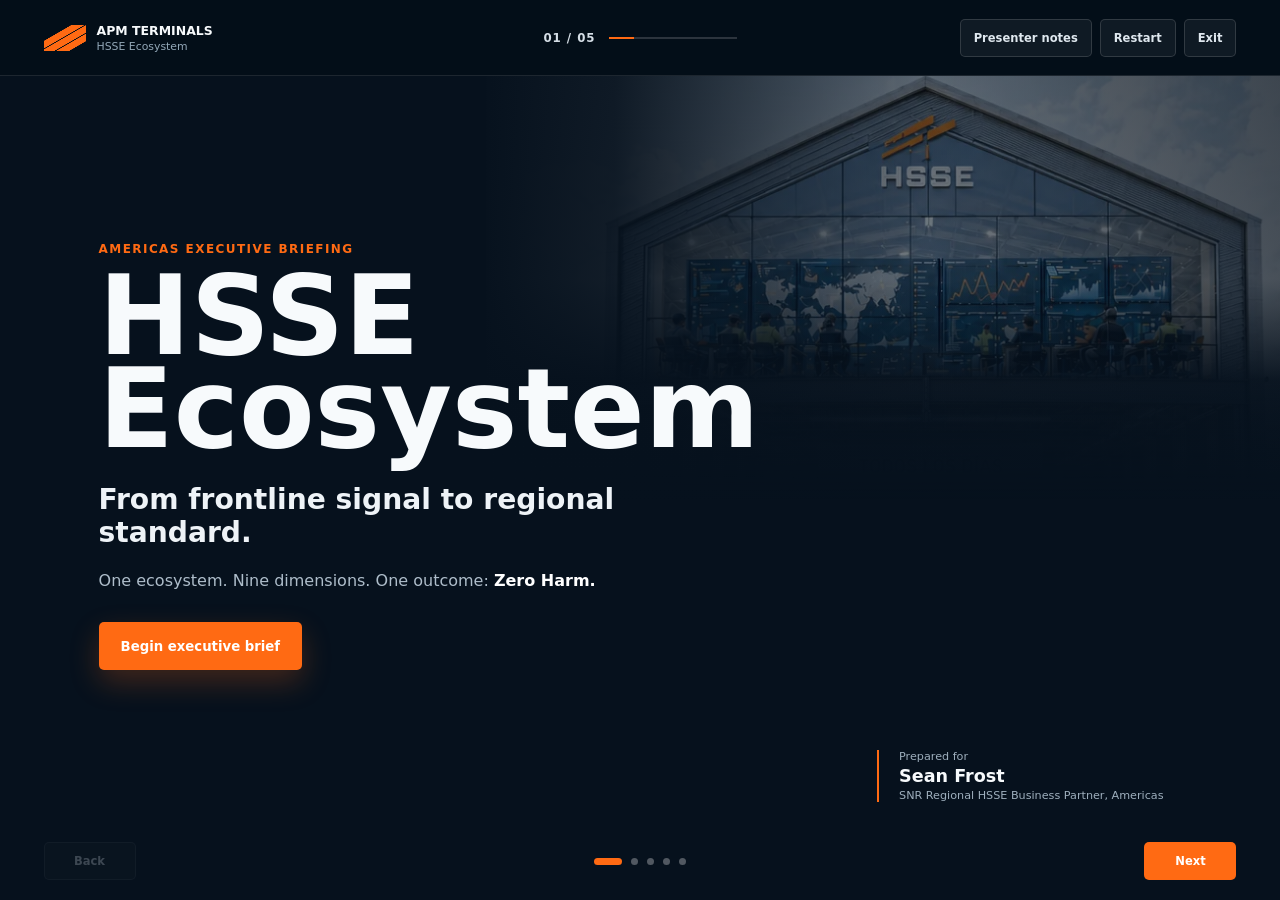
==== index.html @ 1c96678b "Publish HSSE Ecosystem Americas executive prototype" ====
<!doctype html>
<html lang="es">
  <head>
    <meta charset="utf-8" />
    <meta name="viewport" content="width=device-width, initial-scale=1" />
    <title>HSSE Human Safety Ecosystem</title>
    <meta
      name="description"
      content="Prototipo explicativo del ecosistema HSSE de APM Terminals con sus nueve dimensiones."
    />
    <link rel="preload" href="assets/hub.webp" as="image" />
    <link rel="stylesheet" href="styles.css" />
  </head>
  <body>
    <div class="app" data-view="login">
      <header class="topbar" aria-label="Navegación principal">
        <button class="brand-lockup" type="button" data-action="home" aria-label="Volver al hub">
          <span class="brand-mark" aria-hidden="true"></span>
          <span>
            <strong>APM TERMINALS</strong>
            <small>HSSE Ecosystem</small>
          </span>
        </button>

        <div class="view-toggle" aria-label="Modo de exploración">
          <button type="button" data-action="dimensions-mode">Dimensiones</button>
          <button type="button" data-action="roles-mode">Roles</button>
        </div>

        <nav class="dimension-nav" aria-label="Exploración del ecosistema" data-primary-nav></nav>
      </header>

      <main>
        <section class="scene login-scene is-active" id="login" aria-labelledby="login-title">
          <div class="login-visual" aria-hidden="true">
            <img src="assets/hub.webp" alt="" />
          </div>

          <article class="login-panel">
            <p class="eyebrow">Acceso unificado HSSE</p>
            <h1 id="login-title">Face ID para entrar a tu operación.</h1>
            <p>
              El sistema reconoce tu perfil y abre únicamente la experiencia que corresponde a tu rol.
            </p>

            <div class="identity-card">
              <div class="face-id" aria-hidden="true">
                <span></span><span></span><span></span><span></span>
                <i></i>
              </div>
              <div>
                <strong id="login-user-name">Carlos Medina</strong>
                <small id="login-user-role">Operario de Trinca y Destrinca · Terminal Callao · Turno B</small>
              </div>
            </div>

            <div class="login-users" aria-label="Usuarios demo">
              <button type="button" class="is-active" data-login-user="operario">Operario</button>
              <button type="button" data-login-user="supervisor">Supervisor</button>
              <button type="button" data-login-user="hsse-local">Jefe HSSE</button>
            </div>

            <button class="biometric-action" type="button" data-action="scan-login">
              Iniciar Face ID
            </button>
            <p class="login-status" id="login-status">Listo para validar identidad.</p>

            <div class="executive-entry">
              <span>Presentación ejecutiva en inglés</span>
              <button type="button" data-action="open-executive">Open Americas Executive Demo</button>
            </div>
          </article>
        </section>

        <section class="scene hub-scene is-active" id="hub" aria-labelledby="hub-title">
          <h1 class="sr-only" id="hub-title">HSSE Human Safety Ecosystem</h1>
          <img class="hub-image" src="assets/hub.webp" alt="Hub inicial del ecosistema HSSE" />

          <div class="hub-actions" aria-label="Acciones del hub">
            <p>Un ecosistema. Nueve dimensiones. Propósito: <strong>Cero Daño.</strong></p>
            <div class="hub-action-buttons">
              <button class="primary-action" type="button" data-action="start">
                Explorar dimensiones
              </button>
              <button class="secondary-action" type="button" data-action="roles-mode">
                Explorar por rol
              </button>
              <button class="secondary-action" type="button" data-action="open-executive">
                Executive Americas Demo
              </button>
            </div>
          </div>
        </section>

        <section
          class="scene executive-scene"
          id="executive-americas"
          aria-label="HSSE Ecosystem executive briefing for Americas"
          hidden
        >
          <div class="executive-deck">
            <header class="executive-header">
              <div class="executive-brand" aria-label="APM Terminals HSSE Ecosystem">
                <span class="brand-mark" aria-hidden="true"></span>
                <span>
                  <strong>APM TERMINALS</strong>
                  <small>HSSE Ecosystem</small>
                </span>
              </div>

              <div class="executive-progress" aria-live="polite">
                <span id="executive-progress-label">01 / 05</span>
                <i><b id="executive-progress-bar"></b></i>
              </div>

              <div class="executive-utilities">
                <button type="button" data-action="exec-notes" aria-expanded="false">Presenter notes</button>
                <button type="button" data-action="exec-restart">Restart</button>
                <button type="button" data-action="exec-exit">Exit</button>
              </div>
            </header>

            <div class="executive-slides">
              <article class="executive-slide executive-opening is-active" data-executive-slide="0">
                <div class="executive-opening-media" aria-hidden="true">
                  <img src="assets/hub.webp" alt="" />
                </div>
                <div class="executive-opening-shade" aria-hidden="true"></div>

                <div class="executive-opening-copy">
                  <p class="executive-kicker">Americas executive briefing</p>
                  <h1>HSSE Ecosystem</h1>
                  <p class="executive-lead">From frontline signal to regional standard.</p>
                  <p class="executive-promise">
                    One ecosystem. Nine dimensions. One outcome: <strong>Zero Harm.</strong>
                  </p>
                  <button class="executive-primary" type="button" data-action="exec-next">
                    Begin executive brief
                  </button>
                </div>

                <div class="executive-prepared">
                  <span>Prepared for</span>
                  <strong>Sean Frost</strong>
                  <small>SNR Regional HSSE Business Partner, Americas</small>
                </div>
              </article>

              <article class="executive-slide executive-system" data-executive-slide="1">
                <div class="executive-section-heading">
                  <p class="executive-kicker">How the ecosystem works</p>
                  <h2>Nine dimensions. One connected operating loop.</h2>
                  <p>Each capability turns risk information into safer action and reusable learning.</p>
                </div>

                <div class="executive-loop-layout">
                  <div class="executive-loop-map" aria-label="Six-stage HSSE operating loop">
                    <button class="executive-loop-node is-active" type="button" data-exec-stage="0">
                      <span>01</span><strong>Observe</strong><small>Culture + Prevent</small>
                    </button>
                    <button class="executive-loop-node" type="button" data-exec-stage="1">
                      <span>02</span><strong>Understand</strong><small>Intelligence</small>
                    </button>
                    <button class="executive-loop-node" type="button" data-exec-stage="2">
                      <span>03</span><strong>Prepare</strong><small>Training + Immersive Learning</small>
                    </button>
                    <button class="executive-loop-node" type="button" data-exec-stage="3">
                      <span>04</span><strong>Guide</strong><small>Knowledge + Advisor</small>
                    </button>
                    <button class="executive-loop-node" type="button" data-exec-stage="4">
                      <span>05</span><strong>Control</strong><small>Operational Control</small>
                    </button>
                    <button class="executive-loop-node" type="button" data-exec-stage="5">
                      <span>06</span><strong>Scale</strong><small>Regional Analytics</small>
                    </button>
                    <div class="executive-loop-center" aria-hidden="true">
                      <span>Connected operating loop</span>
                      <strong>Zero Harm</strong>
                    </div>
                  </div>

                  <div class="executive-loop-readout" aria-live="polite">
                    <span id="executive-loop-index">Stage 01</span>
                    <h3 id="executive-loop-title">Observe</h3>
                    <p id="executive-loop-copy">
                      Make safe behavior visible and capture early risk signals before exposure escalates.
                    </p>
                    <div id="executive-loop-dimensions" class="executive-dimension-line">
                      <strong>Culture</strong><strong>Prevent</strong>
                    </div>
                  </div>
                </div>
              </article>

              <article class="executive-slide executive-risk" data-executive-slide="2">
                <div class="executive-risk-media" aria-hidden="true">
                  <img src="assets/lashing-cover.webp" alt="" />
                </div>
                <div class="executive-risk-shade" aria-hidden="true"></div>

                <div class="executive-risk-copy">
                  <p class="executive-kicker">One risk. One connected response.</p>
                  <h2>Lashing operation: a critical signal becomes regional learning.</h2>
                  <div class="executive-case-readout" aria-live="polite">
                    <span id="executive-case-label">Moment 01 · Signal</span>
                    <h3 id="executive-case-title">See exposure before an event.</h3>
                    <p id="executive-case-copy">
                      Prevent captures a line-of-fire observation while Operational Control identifies active exposure around the task.
                    </p>
                    <div id="executive-case-dimensions" class="executive-dimension-line executive-dimension-line-light">
                      <strong>Prevent</strong><strong>Operational Control</strong>
                    </div>
                  </div>
                  <button class="executive-secondary-light" type="button" data-action="exec-case-next">
                    Advance response
                  </button>
                </div>

                <div class="executive-response-track" aria-label="Connected response moments">
                  <button class="is-active" type="button" data-exec-case="0"><span>01</span>Signal</button>
                  <button type="button" data-exec-case="1"><span>02</span>Pattern</button>
                  <button type="button" data-exec-case="2"><span>03</span>Capability</button>
                  <button type="button" data-exec-case="3"><span>04</span>Learn &amp; scale</button>
                </div>
              </article>

              <article class="executive-slide executive-cockpit" data-executive-slide="3">
                <div class="executive-cockpit-heading">
                  <div>
                    <p class="executive-kicker">Regional HSSE Cockpit</p>
                    <h2>Where regional insight becomes targeted support.</h2>
                  </div>
                  <div class="executive-cockpit-actions">
                    <span class="executive-data-label">Illustrative prototype data</span>
                    <button type="button" data-action="exec-network">View Americas network</button>
                  </div>
                </div>

                <div class="executive-cockpit-workspace">
                  <section class="executive-cockpit-main" aria-label="Americas regional indicators">
                    <div class="executive-kpi-rail">
                      <div><span>Critical-control effectiveness</span><strong>Watch</strong></div>
                      <div><span>Action closure</span><strong>On track</strong></div>
                      <div><span>Competence coverage</span><strong>Gap detected</strong></div>
                      <div><span>Recurring-risk patterns</span><strong>3 clusters</strong></div>
                    </div>

                    <div class="executive-region-map" aria-label="Illustrative regional risk map">
                      <div class="executive-map-image" aria-hidden="true"></div>
                      <span class="executive-map-marker marker-one"><i></i>North America · 7</span>
                      <span class="executive-map-marker marker-two is-priority"><i></i>Andean · 2</span>
                      <span class="executive-map-marker marker-three"><i></i>Central America · 3</span>
                      <span class="executive-map-marker marker-four"><i></i>Brazil &amp; Southern Cone · 5</span>
                      <div class="executive-map-caption">
                        <span>Americas footprint</span>
                        <strong>15 operating terminals · 2 regional offices</strong>
                      </div>
                    </div>

                    <div class="executive-terminal-lines" aria-label="Americas network summary">
                      <div><strong>07</strong><span>North America locations</span><i class="status-good"></i></div>
                      <div><strong>10</strong><span>Latin America locations</span><i class="status-good"></i></div>
                      <button type="button" data-action="exec-network">
                        <strong>17</strong><span>View all Americas locations</span><i></i>
                      </button>
                    </div>
                  </section>

                  <aside class="executive-copilot" aria-label="Regional HSSE AI Copilot">
                    <div class="executive-copilot-title">
                      <span class="executive-ai-mark" aria-hidden="true"></span>
                      <div><small>Regional HSSE</small><strong>AI Copilot</strong></div>
                    </div>
                    <p>Ask for a prioritized, explainable intervention across the Americas portfolio.</p>
                    <button type="button" data-action="exec-copilot">Where should we intervene first?</button>

                    <div class="executive-copilot-answer" id="executive-copilot-answer" aria-live="polite">
                      <span>Ready to analyze the connected ecosystem.</span>
                    </div>
                  </aside>
                </div>
              </article>

              <article class="executive-slide executive-close" data-executive-slide="4">
                <div class="executive-close-media" aria-hidden="true">
                  <img src="assets/hub.webp" alt="" />
                </div>
                <div class="executive-close-shade" aria-hidden="true"></div>

                <div class="executive-close-copy">
                  <p class="executive-kicker">A focused next step</p>
                  <h2>See earlier. Decide faster. Learn across terminals.</h2>
                  <p>Validate the operating model through a 90-day Americas prototype pilot.</p>

                  <div class="executive-pilot-steps">
                    <div><span>01</span><strong>One initial use case</strong><small>Lashing operations</small></div>
                    <div><span>02</span><strong>Two pilot terminals</strong><small>Contrasting operating contexts</small></div>
                    <div><span>03</span><strong>Three success signals</strong><small>Earlier detection, control assurance, role competence</small></div>
                  </div>

                  <div class="executive-close-actions">
                    <button class="executive-primary" type="button" data-action="exec-pilot">Discuss pilot scope</button>
                    <button class="executive-link-light" type="button" data-action="exec-dimensions">
                      Explore all 9 dimensions
                    </button>
                  </div>
                  <p class="executive-pilot-status" id="executive-pilot-status" aria-live="polite"></p>
                </div>
              </article>
            </div>

            <nav class="executive-controls" aria-label="Executive briefing controls">
              <button type="button" data-action="exec-previous" id="executive-previous">Back</button>
              <div class="executive-dots" aria-label="Briefing progress">
                <button class="is-active" type="button" data-exec-slide="0" aria-label="Opening"></button>
                <button type="button" data-exec-slide="1" aria-label="Operating loop"></button>
                <button type="button" data-exec-slide="2" aria-label="Connected response"></button>
                <button type="button" data-exec-slide="3" aria-label="Regional cockpit"></button>
                <button type="button" data-exec-slide="4" aria-label="Pilot proposal"></button>
              </div>
              <button type="button" data-action="exec-next" id="executive-next">Next</button>
            </nav>

            <aside class="executive-notes" id="executive-notes" hidden>
              <span>Presenter note</span>
              <p id="executive-note-copy"></p>
            </aside>

            <aside class="executive-dimension-drawer" id="executive-dimension-drawer" hidden>
              <header>
                <div>
                  <span>Executive reference</span>
                  <h2>All nine dimensions</h2>
                </div>
                <button type="button" data-action="exec-close-dimensions">Close</button>
              </header>
              <div class="executive-dimension-index">
                <article><span>01</span><div><strong>Culture</strong><p>Turns values and behaviors into consistent safe choices.</p></div></article>
                <article><span>02</span><div><strong>Prevent</strong><p>Captures early signals and closes hazards before exposure.</p></div></article>
                <article><span>03</span><div><strong>Intelligence</strong><p>Transforms fragmented data into predictive risk signals.</p></div></article>
                <article><span>04</span><div><strong>Training</strong><p>Assigns role-based learning and certifies critical competence.</p></div></article>
                <article><span>05</span><div><strong>Knowledge</strong><p>Makes lessons, standards and cases available at the point of work.</p></div></article>
                <article><span>06</span><div><strong>Advisor</strong><p>Converts connected signals into prioritized, explainable actions.</p></div></article>
                <article><span>07</span><div><strong>Immersive Learning</strong><p>Builds decision memory through safe high-risk practice.</p></div></article>
                <article><span>08</span><div><strong>Operational Control</strong><p>Coordinates live risks, alerts, people and work.</p></div></article>
                <article><span>09</span><div><strong>Regional Analytics</strong><p>Benchmarks terminals and scales evidence-based interventions.</p></div></article>
              </div>
            </aside>

            <aside
              class="executive-dimension-drawer executive-network-drawer"
              id="executive-network-drawer"
              aria-label="APM Terminals Americas network"
              hidden
            >
              <header>
                <div>
                  <span>APM Terminals Americas</span>
                  <h2>17 locations. One regional network.</h2>
                </div>
                <button type="button" data-action="exec-close-network">Close</button>
              </header>

              <div class="executive-network-summary">
                <div><strong>15</strong><span>Operating terminals</span></div>
                <div><strong>02</strong><span>Regional offices</span></div>
                <div><strong>02</strong><span>Subregions</span></div>
              </div>

              <div class="executive-network-tabs" aria-label="Filter Americas locations">
                <button class="is-active" type="button" data-exec-region="all">All locations</button>
                <button type="button" data-exec-region="north">North America</button>
                <button type="button" data-exec-region="latin">Latin America</button>
              </div>

              <div class="executive-network-groups">
                <section data-network-group="north">
                  <div class="executive-network-group-title">
                    <div><span>North America</span><strong>07 locations</strong></div>
                    <i></i>
                  </div>
                  <div class="executive-location-list">
                    <article><span>01</span><div><strong>Los Angeles, USA</strong><p>Pier 400</p></div><small>Terminal</small></article>
                    <article><span>02</span><div><strong>New York / New Jersey, USA</strong><p>Port Elizabeth</p></div><small>Terminal</small></article>
                    <article><span>03</span><div><strong>Charlotte, USA</strong><p>Regional HQ</p></div><small>Office</small></article>
                    <article><span>04</span><div><strong>Mobile, USA</strong><p>APM Terminals Mobile</p></div><small>Terminal</small></article>
                    <article><span>05</span><div><strong>Miami, USA</strong><p>South Florida Container Terminal (SFCT)</p></div><small>Terminal</small></article>
                    <article><span>06</span><div><strong>Yucatan, Mexico</strong><p>APM Terminals Yucatan</p></div><small>Terminal</small></article>
                    <article><span>07</span><div><strong>Lazaro, Mexico</strong><p>Lazaro Cardenas</p></div><small>Terminal</small></article>
                  </div>
                </section>

                <section data-network-group="latin">
                  <div class="executive-network-group-title">
                    <div><span>Latin America</span><strong>10 locations</strong></div>
                    <i></i>
                  </div>
                  <div class="executive-location-list">
                    <article><span>08</span><div><strong>Quetzal, Guatemala</strong><p>APM Terminals Quetzal</p></div><small>Terminal</small></article>
                    <article><span>09</span><div><strong>Moin, Costa Rica</strong><p>APM Terminals Moin</p></div><small>Terminal</small></article>
                    <article><span>10</span><div><strong>Panama</strong><p>Regional office</p></div><small>Office</small></article>
                    <article><span>11</span><div><strong>Buenaventura, Colombia</strong><p>TCBUEN</p></div><small>Terminal</small></article>
                    <article><span>12</span><div><strong>Callao, Peru</strong><p>APM Terminals Callao</p></div><small>Terminal</small></article>
                    <article><span>13</span><div><strong>Pecem, Brazil</strong><p>APM Terminals Pecem</p></div><small>Terminal</small></article>
                    <article><span>14</span><div><strong>Suape, Brazil</strong><p>APM Terminals Suape</p></div><small>Terminal</small></article>
                    <article><span>15</span><div><strong>Santos, Brazil</strong><p>Brasil Terminal Portuario</p></div><small>Terminal</small></article>
                    <article><span>16</span><div><strong>Itapoa, Brazil</strong><p>Porto Itapoa</p></div><small>Terminal</small></article>
                    <article><span>17</span><div><strong>Buenos Aires, Argentina</strong><p>TC4</p></div><small>Terminal</small></article>
                  </div>
                </section>
              </div>
            </aside>
          </div>
        </section>

        <section class="scene academy-scene" id="academy" aria-live="polite" hidden>
          <div class="academy-shell">
            <header class="academy-header">
              <button class="brand-lockup" type="button" data-action="login" aria-label="Volver al login">
                <span class="brand-mark" aria-hidden="true"></span>
                <span>
                  <strong>APM TERMINALS</strong>
                  <small>Mi Academia HSSE</small>
                </span>
              </button>
              <div class="operator-badge">
                <span>Face ID validado</span>
                <strong>Operario de Trinca y Destrinca</strong>
              </div>
            </header>

            <section class="operator-hero">
              <div>
                <p class="eyebrow">Ruta inteligente por rol</p>
                <h2>Trinca y Destrinca</h2>
                <p>
                  Menos cursos irrelevantes. Más dominio sobre los riesgos reales de la jornada.
                </p>
              </div>
              <div class="certification-ring" aria-label="Progreso de certificación 72%">
                <strong>72%</strong>
                <span>Certificación</span>
              </div>
            </section>

            <section class="copilot-console" aria-label="HSSE AI Copilot">
              <div class="copilot-main">
                <div class="copilot-header">
                  <div class="copilot-orb" aria-hidden="true"></div>
                  <div>
                    <p class="eyebrow">HSSE AI Copilot</p>
                    <h3>Revisemos tu riesgo real.</h3>
                  </div>
                  <span class="live-badge">En vivo</span>
                </div>

                <div class="chat-stream" id="copilot-stream">
                  <article class="message ai">
                    <span>Copilot</span>
                    <p>
                      Detecté lluvia ligera, STS activa y pasarela húmeda. Inicia con zona de exclusión y agarre de barras.
                    </p>
                  </article>
                  <article class="message user">
                    <span>Carlos</span>
                    <p>¿Qué debo revisar antes de destrincar?</p>
                  </article>
                  <article class="message ai">
                    <span>Copilot</span>
                    <p id="copilot-answer">
                      Revisa pasarela, PPE, comunicación con señalero, distancia con STS y estado de twistlocks antes de liberar tensión.
                    </p>
                  </article>
                </div>

                <div class="prompt-rail" aria-label="Preguntas sugeridas">
                  <button type="button" data-copilot-prompt="pasarela">Pasarela húmeda</button>
                  <button type="button" data-copilot-prompt="carga">Carga suspendida</button>
                  <button type="button" data-copilot-prompt="fatiga">Fatiga muscular</button>
                  <button type="button" data-copilot-prompt="noche">Trabajo nocturno</button>
                </div>
              </div>

              <aside class="copilot-actions">
                <span>Acción prioritaria</span>
                <strong id="copilot-priority">Verificar zona de exclusión STS</strong>
                <p id="copilot-reason">
                  Riesgo elevado por operación simultánea, humedad y movimiento de spreader.
                </p>
                <div class="action-stack">
                  <button type="button">Abrir checklist guiado</button>
                  <button type="button">Iniciar micro-simulación</button>
                  <button type="button">Reportar condición insegura</button>
                </div>
              </aside>
            </section>

            <section class="operator-app" aria-label="WebApp de entrenamiento del operario">
              <aside class="operator-sidebar" aria-label="Perfil del usuario">
                <div class="profile-card">
                  <div class="avatar-orb" aria-hidden="true">CM</div>
                  <div>
                    <span>Perfil operativo</span>
                    <h3>Carlos Medina</h3>
                    <p>Trinca y Destrinca · Turno B · Callao</p>
                  </div>
                </div>

                <nav class="operator-tabs" aria-label="Secciones de la app">
                  <button type="button" class="is-active" data-operator-tab="dashboard">Inicio</button>
                  <button type="button" data-operator-tab="modules">Módulos</button>
                  <button type="button" data-operator-tab="simulator">Simulador</button>
                  <button type="button" data-operator-tab="microlearning">Microlearning</button>
                  <button type="button" data-operator-tab="evaluation">Trivia</button>
                  <button type="button" data-operator-tab="resources">Recursos</button>
                </nav>

                <div class="operator-score">
                  <span>Puntos</span>
                  <strong id="operator-points">2,450</strong>
                  <small>Nivel 07 · Top 12%</small>
                </div>
              </aside>

              <div class="operator-stage">
                <section class="operator-panel is-active" data-operator-panel="dashboard">
                  <div class="training-hero-card">
                    <img src="assets/lashing-cover.webp" alt="Portada del módulo Trinca y Destrinca" />
                    <div>
                      <p class="eyebrow">Fatal 5 · Ruta asignada</p>
                      <h3>Trinca y Destrinca Segura</h3>
                      <p>
                        Entrenamiento inmersivo para dominar barra de trinca, tensores, postura,
                        comunicación y liberación segura antes de subir al buque.
                      </p>
                      <div class="hero-actions">
                        <button type="button" class="primary-action" data-operator-tab="simulator">
                          Continuar misión
                        </button>
                        <button type="button" class="secondary-action" data-operator-tab="modules">
                          Ver módulos
                        </button>
                      </div>
                    </div>
                  </div>

                  <div class="operator-metrics">
                    <article><span>Certificación</span><strong>72%</strong><small>En progreso</small></article>
                    <article><span>Entrenamiento</span><strong>08:32 h</strong><small>Mes actual</small></article>
                    <article><span>Riesgos críticos</span><strong>4</strong><small>Asignados hoy</small></article>
                    <article><span>Checklists</span><strong>18</strong><small>Completados</small></article>
                  </div>
                </section>

                <section class="operator-panel" data-operator-panel="modules">
                  <div class="section-heading">
                    <p class="eyebrow">Catálogo por rol</p>
                    <h3>Módulos obligatorios y condicionales</h3>
                  </div>
                  <div class="module-catalog">
                    <button type="button" class="module-card is-active" data-training-module="trinca">
                      <img src="assets/lashing-prologue.webp" alt="" />
                      <span>Avanzado · 90 min</span>
                      <strong>Trinca y Destrinca</strong>
                      <small>Actividad principal</small>
                    </button>
                    <button type="button" class="module-card" data-training-module="ergonomia">
                      <img src="assets/lashing-ergonomics.webp" alt="" />
                      <span>Crítico · 20 min</span>
                      <strong>Peso del acero</strong>
                      <small>Postura lumbar</small>
                    </button>
                    <button type="button" class="module-card" data-training-module="tensor">
                      <img src="assets/lashing-turnbuckle.webp" alt="" />
                      <span>Crítico · 25 min</span>
                      <strong>Atrapamientos</strong>
                      <small>Tensores de rosca</small>
                    </button>
                    <button type="button" class="module-card" data-training-module="proteccion">
                      <img src="assets/lashing-eye-protection.webp" alt="" />
                      <span>Obligatorio · 15 min</span>
                      <strong>Protección ocular</strong>
                      <small>Casco con barbijo</small>
                    </button>
                  </div>
                </section>

                <section class="operator-panel" data-operator-panel="simulator">
                  <div class="simulator-shell">
                    <div class="simulator-visual">
                      <img id="simulator-image" src="assets/lashing-prologue.webp" alt="Simulador del módulo de trinca" />
                      <div class="sim-hud top">
                        <strong id="simulator-title">Trinca y Destrinca</strong>
                        <span id="simulator-progress">Progreso 78%</span>
                      </div>
                      <div class="sim-hud bottom" id="simulator-instruction">
                        Instrucción: asegura comunicación, postura y zona de exclusión antes de liberar tensión.
                      </div>
                    </div>
                    <aside class="mission-panel">
                      <span>Misión activa</span>
                      <h3 id="mission-title">Liberación segura de barra</h3>
                      <ol id="mission-steps">
                        <li>Verifica tensión.</li>
                        <li>Afloja el tensor.</li>
                        <li>Retira el pasador.</li>
                        <li>Libera la barra con control.</li>
                      </ol>
                      <button type="button" class="primary-action" data-action="complete-mission">
                        Completar paso
                      </button>
                    </aside>
                  </div>
                </section>

                <section class="operator-panel" data-operator-panel="microlearning">
                  <div class="lesson-layout">
                    <aside>
                      <span>Lección 2 de 8</span>
                      <h3 id="lesson-title">Técnica correcta de destrincado</h3>
                      <button type="button" class="is-active" data-lesson="tension">Verifica la tensión</button>
                      <button type="button" data-lesson="tensor">Afloja el tensor</button>
                      <button type="button" data-lesson="pasador">Retira el pasador</button>
                      <button type="button" data-lesson="barra">Libera la barra</button>
                    </aside>
                    <article>
                      <h3 id="lesson-heading">Afloja el tensor sin exponer los dedos.</h3>
                      <p id="lesson-copy">
                        Gira la manija manteniendo ambas manos en el cuerpo exterior del tensor. Nunca introduzcas dedos en el ojal o pasador.
                      </p>
                      <img id="lesson-image" src="assets/lashing-turnbuckle.webp" alt="Detalle del tensor de rosca" />
                    </article>
                  </div>
                </section>

                <section class="operator-panel" data-operator-panel="evaluation">
                  <div class="quiz-card">
                    <div>
                      <span>Pregunta 3 de 10</span>
                      <h3>¿Cuál es el principal riesgo al liberar una barra de trinca superior?</h3>
                    </div>
                    <div class="quiz-options">
                      <button type="button" data-quiz="wrong">Que la barra caiga al mar</button>
                      <button type="button" data-quiz="wrong">Que el tensor se oxide</button>
                      <button type="button" data-quiz="correct">Que la barra se zafe bruscamente y golpee al operario</button>
                      <button type="button" data-quiz="wrong">Que el contenedor se deslice por la cubierta</button>
                    </div>
                    <p id="quiz-feedback">Selecciona una respuesta para recibir feedback inmediato.</p>
                  </div>
                </section>

                <section class="operator-panel" data-operator-panel="resources">
                  <div class="resource-grid">
                    <article>
                      <img src="assets/lashing-eye-protection.webp" alt="" />
                      <span>Guía visual</span>
                      <strong>Protección ocular y barbijo</strong>
                      <button type="button">Abrir</button>
                    </article>
                    <article>
                      <img src="assets/lashing-turnbuckle.webp" alt="" />
                      <span>Checklist</span>
                      <strong>Atrapamientos en tensores</strong>
                      <button type="button">Abrir</button>
                    </article>
                    <article>
                      <img src="assets/operator-training-board.webp" alt="" />
                      <span>Dashboard</span>
                      <strong>Progreso y certificación</strong>
                      <button type="button">Abrir</button>
                    </article>
                  </div>
                </section>
              </div>
            </section>
          </div>
        </section>

        <section class="scene detail-scene" id="detail" aria-live="polite" hidden>
          <div class="detail-media">
            <img id="detail-image" alt="" />
          </div>

          <article class="detail-panel">
            <button class="back-action" type="button" data-action="home">Volver al hub</button>
            <p class="eyebrow" id="detail-dimension"></p>
            <h2 id="detail-title"></h2>
            <p class="detail-summary" id="detail-summary"></p>

            <div class="detail-rows">
              <section>
                <span>Qué activa</span>
                <p id="detail-purpose"></p>
              </section>
              <section>
                <span>Problema que resuelve</span>
                <p id="detail-problem"></p>
              </section>
              <section>
                <span>Valor ejecutivo</span>
                <p id="detail-value"></p>
              </section>
            </div>

            <div class="capability-block">
              <span>Capacidades clave</span>
              <ul class="keywords" id="detail-keywords"></ul>
            </div>

            <div class="kpi-strip">
              <span>Señal de éxito</span>
              <strong id="detail-kpi"></strong>
            </div>

            <div class="connections">
              <span>Conecta con</span>
              <div id="detail-connections"></div>
            </div>

            <div class="detail-controls" aria-label="Controles de dimensión">
              <button type="button" data-action="previous">Anterior</button>
              <span id="detail-count"></span>
              <button type="button" data-action="next">Siguiente</button>
            </div>
          </article>
        </section>

        <section class="scene role-scene" id="role" aria-live="polite" hidden>
          <div class="role-hero">
            <p class="eyebrow">Exploración por rol</p>
            <h2 id="role-title"></h2>
            <p id="role-summary"></p>

            <div class="role-kpis" id="role-kpis"></div>
          </div>

          <article class="role-panel">
            <button class="back-action" type="button" data-action="home">Volver al hub</button>

            <div class="role-section">
              <span>Dimensiones principales</span>
              <div class="role-dimensions" id="role-dimensions"></div>
            </div>

            <div class="role-section">
              <span>Cómo trabaja</span>
              <ol class="workflow" id="role-workflow"></ol>
            </div>

            <div class="role-section">
              <span>Permisos y decisiones</span>
              <ul class="role-permissions" id="role-permissions"></ul>
            </div>

            <div class="role-controls" aria-label="Controles de rol">
              <button type="button" data-action="previous-role">Rol anterior</button>
              <span id="role-count"></span>
              <button type="button" data-action="next-role">Rol siguiente</button>
            </div>
          </article>
        </section>
      </main>
    </div>

    <script>
      if (!window.location.hash) window.location.hash = "executive-americas";
    </script>
    <script src="script.js"></script>
  </body>
</html>
---- styles.css ----
:root {
  --ink: #061525;
  --muted: #5d6b7a;
  --paper: #f6f8fb;
  --line: rgba(6, 21, 37, 0.14);
  --orange: #ff6a13;
  --accent: #ff6a13;
  --panel: rgba(255, 255, 255, 0.92);
  color-scheme: light;
  font-family:
    Inter, ui-sans-serif, system-ui, -apple-system, BlinkMacSystemFont, "Segoe UI", sans-serif;
}

* {
  box-sizing: border-box;
}

html {
  min-height: 100%;
  background: var(--paper);
}

body {
  min-height: 100%;
  margin: 0;
  color: var(--ink);
  background: var(--paper);
  overflow-x: hidden;
}

button {
  border: 0;
  font: inherit;
  color: inherit;
  cursor: pointer;
}

img {
  display: block;
  max-width: 100%;
}

.sr-only {
  position: absolute;
  width: 1px;
  height: 1px;
  padding: 0;
  margin: -1px;
  overflow: hidden;
  clip: rect(0, 0, 0, 0);
  white-space: nowrap;
  border: 0;
}

.app {
  min-height: 100svh;
}

.topbar {
  position: fixed;
  z-index: 20;
  top: 0;
  left: 0;
  right: 0;
  display: flex;
  align-items: center;
  gap: 18px;
  min-height: 74px;
  padding: 14px clamp(16px, 3vw, 38px);
  background:
    linear-gradient(180deg, rgba(255, 255, 255, 0.94), rgba(255, 255, 255, 0.62) 72%, rgba(255, 255, 255, 0));
  backdrop-filter: blur(10px);
}

.app[data-view="login"] .topbar,
.app[data-view="academy"] .topbar {
  display: none;
}

.brand-lockup {
  display: inline-flex;
  align-items: center;
  gap: 12px;
  min-width: max-content;
  padding: 0;
  background: transparent;
  text-align: left;
  letter-spacing: 0;
}

.brand-mark {
  width: 42px;
  height: 26px;
  background:
    linear-gradient(150deg, transparent 0 31%, var(--orange) 32% 46%, transparent 47%),
    linear-gradient(150deg, transparent 0 48%, var(--orange) 49% 63%, transparent 64%),
    linear-gradient(150deg, transparent 0 65%, var(--orange) 66% 80%, transparent 81%);
}

.brand-lockup strong {
  display: block;
  font-size: 0.8rem;
  letter-spacing: 0.08em;
}

.brand-lockup small {
  display: block;
  margin-top: 1px;
  color: var(--muted);
  font-size: 0.72rem;
  letter-spacing: 0.02em;
}

.view-toggle {
  display: inline-flex;
  min-width: max-content;
  padding: 3px;
  border: 1px solid rgba(6, 21, 37, 0.12);
  border-radius: 999px;
  background: rgba(255, 255, 255, 0.78);
}

.view-toggle button {
  min-height: 32px;
  padding: 0 12px;
  border-radius: 999px;
  background: transparent;
  color: var(--muted);
  font-size: 0.74rem;
  font-weight: 900;
  letter-spacing: 0.03em;
  text-transform: uppercase;
  transition:
    background 180ms ease,
    color 180ms ease,
    transform 180ms ease;
}

.view-toggle button:hover,
.view-toggle button:focus-visible,
.view-toggle button.is-active {
  background: var(--ink);
  color: #fff;
  transform: translateY(-1px);
  outline: none;
}

.dimension-nav {
  display: flex;
  flex: 1;
  gap: 8px;
  overflow-x: auto;
  scrollbar-width: thin;
  padding: 6px 0 7px;
}

.dimension-nav button {
  position: relative;
  display: inline-flex;
  align-items: center;
  min-width: max-content;
  min-height: 38px;
  padding: 0 12px;
  border: 1px solid rgba(6, 21, 37, 0.12);
  border-radius: 999px;
  background: rgba(255, 255, 255, 0.74);
  color: #122335;
  font-size: 0.78rem;
  font-weight: 800;
  letter-spacing: 0.02em;
  transition:
    border-color 180ms ease,
    color 180ms ease,
    transform 180ms ease,
    background 180ms ease;
}

.dimension-nav button::before {
  content: "";
  width: 8px;
  height: 8px;
  margin-right: 8px;
  border-radius: 50%;
  background: var(--item-color, var(--orange));
}

.dimension-nav button:hover,
.dimension-nav button:focus-visible,
.dimension-nav button.is-active {
  border-color: var(--item-color, var(--orange));
  background: #fff;
  color: var(--item-color, var(--orange));
  transform: translateY(-1px);
  outline: none;
}

.scene {
  min-height: 100svh;
}

.login-scene {
  position: relative;
  display: grid;
  grid-template-columns: minmax(0, 1fr) minmax(360px, 520px);
  gap: clamp(20px, 4vw, 58px);
  min-height: 100svh;
  padding: clamp(20px, 4vw, 52px);
  overflow: hidden;
  background:
    radial-gradient(circle at 18% 22%, rgba(255, 106, 19, 0.18), transparent 28%),
    linear-gradient(135deg, #f8fafc 0%, #e8eef4 48%, #dce6ef 100%);
}

.login-visual {
  position: relative;
  display: grid;
  place-items: center;
  min-height: calc(100svh - clamp(40px, 8vw, 104px));
  overflow: hidden;
  border-radius: 8px;
  background: #fff;
  box-shadow: 0 34px 90px rgba(6, 21, 37, 0.16);
}

.login-visual::after {
  content: "";
  position: absolute;
  inset: 0;
  background:
    linear-gradient(90deg, rgba(255, 255, 255, 0.02), rgba(255, 255, 255, 0.72) 70%),
    radial-gradient(circle at 58% 52%, rgba(255, 106, 19, 0.16), transparent 30%);
  pointer-events: none;
}

.login-visual img {
  width: 100%;
  height: 100%;
  object-fit: cover;
  opacity: 0.72;
  transform: scale(1.02);
}

.login-panel {
  align-self: center;
  display: grid;
  gap: 22px;
  padding: clamp(24px, 3vw, 38px);
  border-left: 4px solid var(--orange);
  border-radius: 8px;
  background: rgba(255, 255, 255, 0.88);
  box-shadow: 0 34px 90px rgba(6, 21, 37, 0.16);
  backdrop-filter: blur(20px);
  animation: panelReveal 520ms 120ms cubic-bezier(0.2, 0.8, 0.2, 1) both;
}

.login-panel h1 {
  margin: -10px 0 0;
  color: var(--ink);
  font-size: clamp(2.6rem, 5.4vw, 5.6rem);
  line-height: 0.88;
  letter-spacing: 0;
}

.login-panel > p {
  margin: 0;
  color: #28394b;
  font-size: 1.04rem;
  line-height: 1.52;
}

.identity-card {
  display: grid;
  grid-template-columns: 82px 1fr;
  gap: 16px;
  align-items: center;
  padding: 14px;
  border: 1px solid rgba(6, 21, 37, 0.12);
  border-radius: 8px;
  background: #fff;
}

.identity-card strong {
  display: block;
  color: var(--ink);
  font-size: 1.06rem;
}

.identity-card small {
  display: block;
  margin-top: 4px;
  color: var(--muted);
  line-height: 1.35;
}

.face-id {
  position: relative;
  display: grid;
  place-items: center;
  width: 72px;
  height: 72px;
  border-radius: 18px;
  background: #071525;
  overflow: hidden;
}

.face-id span {
  position: absolute;
  width: 22px;
  height: 22px;
  border-color: var(--orange);
  border-style: solid;
}

.face-id span:nth-child(1) {
  top: 12px;
  left: 12px;
  border-width: 3px 0 0 3px;
  border-radius: 8px 0 0 0;
}

.face-id span:nth-child(2) {
  top: 12px;
  right: 12px;
  border-width: 3px 3px 0 0;
  border-radius: 0 8px 0 0;
}

.face-id span:nth-child(3) {
  bottom: 12px;
  left: 12px;
  border-width: 0 0 3px 3px;
  border-radius: 0 0 0 8px;
}

.face-id span:nth-child(4) {
  right: 12px;
  bottom: 12px;
  border-width: 0 3px 3px 0;
  border-radius: 0 0 8px 0;
}

.face-id i {
  width: 28px;
  height: 28px;
  border: 2px solid rgba(255, 255, 255, 0.78);
  border-radius: 50%;
}

.login-panel.is-scanning .face-id::after {
  content: "";
  position: absolute;
  left: 8px;
  right: 8px;
  top: 8px;
  height: 3px;
  border-radius: 999px;
  background: #16f29b;
  box-shadow: 0 0 18px rgba(22, 242, 155, 0.9);
  animation: scanLine 850ms ease-in-out infinite alternate;
}

.login-panel.is-approved .face-id {
  background: #073b2a;
}

.login-users {
  display: grid;
  grid-template-columns: repeat(3, 1fr);
  gap: 8px;
}

.login-users button {
  min-height: 42px;
  border: 1px solid rgba(6, 21, 37, 0.12);
  border-radius: 6px;
  background: #fff;
  color: var(--muted);
  font-size: 0.8rem;
  font-weight: 900;
  letter-spacing: 0.03em;
  text-transform: uppercase;
}

.login-users button.is-active {
  border-color: var(--orange);
  color: var(--orange);
  background: rgba(255, 106, 19, 0.08);
}

.biometric-action {
  min-height: 52px;
  border-radius: 6px;
  background: var(--ink);
  color: #fff;
  font-weight: 950;
  letter-spacing: 0.04em;
  text-transform: uppercase;
  box-shadow: 0 20px 36px rgba(6, 21, 37, 0.22);
}

.login-status {
  min-height: 24px;
  color: var(--muted) !important;
  font-size: 0.86rem !important;
  font-weight: 800;
  letter-spacing: 0.03em;
  text-transform: uppercase;
}

.executive-entry {
  display: grid;
  gap: 8px;
  margin-top: 18px;
  padding-top: 16px;
  border-top: 1px solid rgba(6, 21, 37, 0.12);
}

.executive-entry span {
  color: var(--muted);
  font-size: 0.72rem;
  font-weight: 800;
}

.executive-entry button {
  min-height: 44px;
  border: 1px solid rgba(6, 21, 37, 0.18);
  border-radius: 5px;
  background: #061525;
  color: #fff;
  font-size: 0.78rem;
  font-weight: 900;
}

.hub-scene {
  position: relative;
  display: grid;
  place-items: center;
  min-height: 100svh;
  padding: 84px 0 34px;
  overflow: hidden;
  background:
    radial-gradient(circle at 90% 12%, rgba(0, 130, 210, 0.14), transparent 34%),
    linear-gradient(135deg, #fff 0%, #eef4f8 100%);
}

.academy-scene {
  width: 100%;
  min-height: 100svh;
  max-width: 100vw;
  overflow-x: hidden;
  background:
    linear-gradient(135deg, #f6f8fb 0%, #e8eef5 100%),
    radial-gradient(circle at 88% 18%, rgba(255, 106, 19, 0.14), transparent 28%);
}

.academy-shell {
  display: grid;
  gap: clamp(18px, 2.5vw, 28px);
  width: 100%;
  min-height: 100svh;
  max-width: 100vw;
  overflow-x: hidden;
  padding: clamp(16px, 3vw, 36px);
}

.academy-header {
  display: flex;
  align-items: center;
  justify-content: space-between;
  gap: 16px;
}

.operator-badge {
  display: grid;
  gap: 2px;
  justify-items: end;
  color: var(--muted);
  font-size: 0.78rem;
  font-weight: 850;
  letter-spacing: 0.03em;
  text-transform: uppercase;
}

.operator-badge strong {
  color: var(--ink);
  font-size: 0.9rem;
}

.operator-hero {
  display: grid;
  grid-template-columns: minmax(0, 1fr) auto;
  gap: 24px;
  align-items: end;
  min-height: 360px;
  padding: clamp(26px, 5vw, 64px);
  border-radius: 8px;
  color: #fff;
  background:
    linear-gradient(105deg, rgba(6, 21, 37, 0.92), rgba(6, 21, 37, 0.46)),
    url("assets/operator-immersive.webp");
  background-size: cover;
  background-position: center;
  box-shadow: 0 30px 80px rgba(6, 21, 37, 0.16);
}

.operator-app {
  display: grid;
  grid-template-columns: minmax(230px, 280px) minmax(0, 1fr);
  gap: 16px;
  align-items: start;
  min-width: 0;
}

.operator-sidebar,
.operator-stage {
  min-width: 0;
  border: 1px solid rgba(6, 21, 37, 0.1);
  border-radius: 8px;
  background: rgba(255, 255, 255, 0.9);
  box-shadow: 0 24px 70px rgba(6, 21, 37, 0.12);
  backdrop-filter: blur(18px);
}

.operator-sidebar {
  position: sticky;
  top: 18px;
  display: grid;
  gap: 18px;
  padding: 18px;
}

.profile-card {
  display: grid;
  grid-template-columns: auto 1fr;
  gap: 12px;
  align-items: center;
}

.avatar-orb {
  display: grid;
  place-items: center;
  width: 54px;
  height: 54px;
  border-radius: 16px;
  background:
    radial-gradient(circle at 28% 24%, #fff 0 9%, transparent 10%),
    linear-gradient(135deg, #ff6a13, #071525);
  color: #fff;
  font-weight: 950;
}

.profile-card span,
.operator-score span,
.mission-panel span,
.lesson-layout aside span,
.quiz-card span,
.resource-grid span {
  color: var(--orange);
  font-size: 0.72rem;
  font-weight: 950;
  letter-spacing: 0.08em;
  text-transform: uppercase;
}

.profile-card h3 {
  margin: 2px 0;
  color: var(--ink);
  font-size: 1.1rem;
}

.profile-card p,
.operator-score small {
  margin: 0;
  color: var(--muted);
  font-size: 0.82rem;
  line-height: 1.35;
}

.operator-tabs {
  display: grid;
  gap: 7px;
}

.operator-tabs button {
  min-height: 42px;
  padding: 0 12px;
  border-radius: 6px;
  background: rgba(6, 21, 37, 0.04);
  color: #233548;
  font-size: 0.82rem;
  font-weight: 900;
  text-align: left;
  transition:
    background 180ms ease,
    color 180ms ease,
    transform 180ms ease;
}

.operator-tabs button:hover,
.operator-tabs button:focus-visible,
.operator-tabs button.is-active {
  background: #071525;
  color: #fff;
  transform: translateX(2px);
  outline: none;
}

.operator-score {
  display: grid;
  gap: 4px;
  padding: 16px;
  border-radius: 8px;
  background:
    linear-gradient(135deg, #071525, #10283e),
    radial-gradient(circle at 80% 10%, rgba(255, 106, 19, 0.28), transparent 35%);
  color: #fff;
}

.operator-score strong {
  font-size: 2.2rem;
  line-height: 1;
}

.operator-score small {
  color: rgba(255, 255, 255, 0.72);
}

.operator-stage {
  position: relative;
  overflow: hidden;
  background:
    linear-gradient(135deg, rgba(255, 255, 255, 0.92), rgba(238, 244, 249, 0.86)),
    radial-gradient(circle at 72% 0%, rgba(255, 106, 19, 0.16), transparent 30%);
}

.operator-panel {
  display: none;
  gap: 18px;
  padding: clamp(16px, 2vw, 24px);
  animation: panelReveal 260ms ease both;
}

.operator-panel.is-active {
  display: grid;
}

.training-hero-card {
  display: grid;
  grid-template-columns: minmax(280px, 0.86fr) minmax(0, 1fr);
  gap: clamp(18px, 2.4vw, 32px);
  align-items: stretch;
}

.training-hero-card img,
.simulator-visual img,
.lesson-layout img,
.resource-grid img,
.module-card img {
  width: 100%;
  object-fit: cover;
}

.training-hero-card img {
  min-height: 350px;
  border-radius: 8px;
  box-shadow: 0 22px 50px rgba(6, 21, 37, 0.18);
}

.training-hero-card > div {
  display: grid;
  align-content: center;
  gap: 14px;
}

.training-hero-card h3 {
  margin: 0;
  color: var(--ink);
  font-size: clamp(2rem, 4.2vw, 4.8rem);
  line-height: 0.9;
}

.training-hero-card p {
  max-width: 56ch;
  margin: 0;
  color: #27394b;
  font-size: clamp(1rem, 1.25vw, 1.18rem);
  line-height: 1.5;
}

.hero-actions {
  display: flex;
  flex-wrap: wrap;
  gap: 10px;
}

.operator-metrics {
  display: grid;
  grid-template-columns: repeat(4, 1fr);
  gap: 10px;
}

.operator-metrics article {
  display: grid;
  gap: 6px;
  min-height: 112px;
  padding: 16px;
  border-radius: 8px;
  background: #071525;
  color: #fff;
}

.operator-metrics span {
  color: #ffb085;
  font-size: 0.72rem;
  font-weight: 900;
  text-transform: uppercase;
}

.operator-metrics strong {
  font-size: clamp(1.6rem, 2.8vw, 2.4rem);
  line-height: 1;
}

.operator-metrics small {
  color: rgba(255, 255, 255, 0.68);
  font-weight: 800;
}

.module-catalog {
  display: grid;
  grid-template-columns: repeat(4, minmax(0, 1fr));
  gap: 12px;
}

.module-card {
  display: grid;
  gap: 8px;
  min-width: 0;
  padding: 10px;
  border: 1px solid rgba(6, 21, 37, 0.1);
  border-radius: 8px;
  background: #fff;
  text-align: left;
  transition:
    border-color 180ms ease,
    transform 180ms ease,
    box-shadow 180ms ease;
}

.module-card:hover,
.module-card:focus-visible,
.module-card.is-active {
  border-color: var(--orange);
  box-shadow: 0 18px 38px rgba(255, 106, 19, 0.16);
  transform: translateY(-2px);
  outline: none;
}

.module-card img {
  aspect-ratio: 16 / 10;
  border-radius: 6px;
}

.module-card span {
  color: var(--orange);
  font-size: 0.72rem;
  font-weight: 950;
  text-transform: uppercase;
}

.module-card strong {
  color: var(--ink);
  font-size: 1rem;
  line-height: 1.1;
}

.module-card small {
  color: var(--muted);
  font-weight: 800;
}

.simulator-shell {
  display: grid;
  grid-template-columns: minmax(0, 1fr) minmax(260px, 340px);
  gap: 16px;
}

.simulator-visual {
  position: relative;
  min-height: 540px;
  overflow: hidden;
  border-radius: 8px;
  background: #071525;
  box-shadow: inset 0 0 0 1px rgba(255, 255, 255, 0.12);
}

.simulator-visual img {
  height: 100%;
  min-height: 540px;
  filter: saturate(1.04) contrast(1.02);
}

.sim-hud {
  position: absolute;
  left: 18px;
  right: 18px;
  display: flex;
  justify-content: space-between;
  gap: 12px;
  padding: 12px 14px;
  border: 1px solid rgba(255, 255, 255, 0.16);
  border-radius: 8px;
  background: rgba(6, 21, 37, 0.78);
  color: #fff;
  backdrop-filter: blur(14px);
}

.sim-hud.top {
  top: 18px;
}

.sim-hud.bottom {
  right: auto;
  bottom: 18px;
  max-width: 72%;
  color: #ffcfad;
  font-weight: 850;
}

.mission-panel {
  display: grid;
  align-content: start;
  gap: 14px;
  padding: 22px;
  border-radius: 8px;
  background:
    linear-gradient(160deg, #071525, #10283e),
    radial-gradient(circle at 90% 0%, rgba(255, 106, 19, 0.24), transparent 34%);
  color: #fff;
}

.mission-panel h3 {
  margin: 0;
  font-size: clamp(1.5rem, 2.4vw, 2.2rem);
  line-height: 1;
}

.mission-panel ol {
  display: grid;
  gap: 10px;
  padding-left: 20px;
  color: rgba(255, 255, 255, 0.82);
  line-height: 1.45;
}

.mission-panel li {
  padding: 6px 8px;
  border-radius: 6px;
}

.mission-panel li.is-current {
  background: rgba(255, 106, 19, 0.18);
  color: #fff;
}

.mission-panel li.is-done {
  color: #70e08d;
  text-decoration: line-through;
}

.lesson-layout {
  display: grid;
  grid-template-columns: minmax(220px, 300px) minmax(0, 1fr);
  gap: 16px;
}

.lesson-layout aside {
  display: grid;
  align-content: start;
  gap: 10px;
  padding: 18px;
  border-radius: 8px;
  background: #071525;
  color: #fff;
}

.lesson-layout aside h3,
.lesson-layout article h3,
.quiz-card h3 {
  margin: 0;
  font-size: clamp(1.45rem, 2.4vw, 2.2rem);
  line-height: 1.05;
}

.lesson-layout aside button {
  min-height: 40px;
  padding: 0 12px;
  border-radius: 6px;
  background: rgba(255, 255, 255, 0.08);
  color: rgba(255, 255, 255, 0.78);
  text-align: left;
  font-weight: 850;
}

.lesson-layout aside button.is-active,
.lesson-layout aside button:hover,
.lesson-layout aside button:focus-visible {
  background: var(--orange);
  color: #fff;
  outline: none;
}

.lesson-layout article,
.quiz-card {
  display: grid;
  gap: 16px;
  padding: clamp(18px, 2.4vw, 28px);
  border: 1px solid rgba(6, 21, 37, 0.1);
  border-radius: 8px;
  background: #fff;
}

.lesson-layout article p,
.quiz-card p {
  margin: 0;
  color: #27394b;
  line-height: 1.5;
}

.lesson-layout img {
  max-height: 430px;
  border-radius: 8px;
}

.quiz-options {
  display: grid;
  gap: 10px;
}

.quiz-options button {
  min-height: 48px;
  padding: 0 14px;
  border: 1px solid rgba(6, 21, 37, 0.12);
  border-radius: 6px;
  background: #fff;
  color: #172a3d;
  text-align: left;
  font-weight: 850;
}

.quiz-options button.is-correct {
  border-color: #1f9d55;
  background: rgba(31, 157, 85, 0.12);
  color: #13723d;
}

.quiz-options button.is-wrong {
  border-color: #d92d20;
  background: rgba(217, 45, 32, 0.1);
  color: #a82319;
}

.resource-grid {
  display: grid;
  grid-template-columns: repeat(3, minmax(0, 1fr));
  gap: 14px;
}

.resource-grid article {
  display: grid;
  gap: 10px;
  padding: 12px;
  border: 1px solid rgba(6, 21, 37, 0.1);
  border-radius: 8px;
  background: #fff;
}

.resource-grid img {
  aspect-ratio: 16 / 10;
  border-radius: 6px;
}

.resource-grid strong {
  color: var(--ink);
  font-size: 1.08rem;
}

.resource-grid button {
  min-height: 40px;
  border-radius: 6px;
  background: #071525;
  color: #fff;
  font-weight: 900;
}

.operator-hero .eyebrow {
  color: #ffb085;
}

.operator-hero h2 {
  max-width: 780px;
  margin: 8px 0 14px;
  font-size: clamp(3.2rem, 8vw, 8rem);
  line-height: 0.88;
  letter-spacing: 0;
}

.operator-hero p {
  max-width: 620px;
  margin: 0;
  color: rgba(255, 255, 255, 0.86);
  font-size: clamp(1rem, 1.6vw, 1.26rem);
  line-height: 1.5;
}

.certification-ring {
  display: grid;
  place-items: center;
  width: 154px;
  height: 154px;
  border-radius: 50%;
  background:
    radial-gradient(circle at center, rgba(6, 21, 37, 0.9) 0 54%, transparent 55%),
    conic-gradient(var(--orange) 0 72%, rgba(255, 255, 255, 0.28) 72% 100%);
}

.certification-ring strong {
  font-size: 2.6rem;
  line-height: 1;
}

.certification-ring span {
  margin-top: -28px;
  color: rgba(255, 255, 255, 0.78);
  font-size: 0.78rem;
  font-weight: 900;
  text-transform: uppercase;
}

.copilot-console {
  display: grid;
  grid-template-columns: minmax(0, 1.25fr) minmax(320px, 0.5fr);
  gap: 16px;
  align-items: stretch;
  max-width: 100%;
  border-radius: 8px;
}

.copilot-main,
.copilot-actions {
  min-width: 0;
  max-width: 100%;
  border: 1px solid rgba(6, 21, 37, 0.1);
  border-radius: 8px;
  background:
    linear-gradient(135deg, rgba(255, 255, 255, 0.94), rgba(247, 250, 253, 0.82)),
    radial-gradient(circle at 12% 10%, rgba(255, 106, 19, 0.12), transparent 28%);
  box-shadow: 0 24px 70px rgba(6, 21, 37, 0.12);
  backdrop-filter: blur(18px);
}

.copilot-main {
  display: grid;
  gap: 18px;
  padding: clamp(20px, 2.2vw, 30px);
}

.copilot-header {
  display: grid;
  grid-template-columns: auto 1fr auto;
  gap: 14px;
  align-items: center;
}

.copilot-header > div {
  min-width: 0;
}

.copilot-orb {
  position: relative;
  width: 54px;
  height: 54px;
  border-radius: 50%;
  background:
    radial-gradient(circle at 34% 30%, #fff 0 8%, #ffb085 9% 18%, transparent 19%),
    conic-gradient(from 40deg, #ff6a13, #7c35e8, #00aeef, #16f29b, #ff6a13);
  box-shadow: 0 0 34px rgba(255, 106, 19, 0.28);
  animation: orbPulse 2600ms ease-in-out infinite;
}

.copilot-orb::after {
  content: "";
  position: absolute;
  inset: 8px;
  border-radius: 50%;
  background: #071525;
}

.copilot-header h3 {
  margin: 2px 0 0;
  color: var(--ink);
  font-size: clamp(1.5rem, 2.4vw, 2.4rem);
  line-height: 1;
  letter-spacing: 0;
  overflow-wrap: anywhere;
}

.live-badge {
  align-self: start;
  padding: 7px 10px;
  border-radius: 999px;
  background: rgba(22, 242, 155, 0.13);
  color: #08724d;
  font-size: 0.72rem;
  font-weight: 950;
  letter-spacing: 0.08em;
  text-transform: uppercase;
}

.chat-stream {
  display: grid;
  gap: 10px;
}

.message {
  display: grid;
  gap: 5px;
  max-width: 78%;
  padding: 12px 14px;
  border-radius: 8px;
}

.message span {
  font-size: 0.7rem;
  font-weight: 950;
  letter-spacing: 0.08em;
  text-transform: uppercase;
}

.message p {
  margin: 0;
  color: #182b3d;
  line-height: 1.48;
  overflow-wrap: anywhere;
}

.message.ai {
  border: 1px solid rgba(6, 21, 37, 0.1);
  background: #fff;
}

.message.ai span {
  color: var(--orange);
}

.message.user {
  justify-self: end;
  background: #071525;
  color: #fff;
}

.message.user p {
  color: rgba(255, 255, 255, 0.9);
}

.message.user span {
  color: #ffb085;
}

#copilot-answer.is-updating {
  animation: answerFlash 520ms ease;
}

.prompt-rail {
  display: flex;
  flex-wrap: wrap;
  gap: 8px;
}

.prompt-rail button {
  min-height: 38px;
  padding: 0 12px;
  border: 1px solid rgba(6, 21, 37, 0.1);
  border-radius: 999px;
  background: #fff;
  color: #27394b;
  font-size: 0.78rem;
  font-weight: 900;
  transition:
    border-color 180ms ease,
    background 180ms ease,
    color 180ms ease,
    transform 180ms ease;
}

.prompt-rail button:hover,
.prompt-rail button:focus-visible,
.prompt-rail button.is-active {
  border-color: var(--orange);
  background: rgba(255, 106, 19, 0.1);
  color: #c84b08;
  transform: translateY(-1px);
  outline: none;
}

.copilot-actions {
  display: grid;
  align-content: start;
  gap: 12px;
  padding: clamp(20px, 2vw, 28px);
  border-left: 4px solid var(--orange);
}

.copilot-actions span {
  color: var(--orange);
  font-size: 0.74rem;
  font-weight: 950;
  letter-spacing: 0.08em;
  text-transform: uppercase;
}

.copilot-actions strong {
  color: var(--ink);
  font-size: clamp(1.35rem, 2.1vw, 2rem);
  line-height: 1.08;
}

.copilot-actions p {
  margin: 0;
  color: #47586a;
  line-height: 1.5;
}

.action-stack {
  display: grid;
  gap: 8px;
  margin-top: 8px;
}

.action-stack button {
  min-height: 42px;
  border: 1px solid rgba(6, 21, 37, 0.12);
  border-radius: 6px;
  background: #fff;
  color: var(--ink);
  font-size: 0.8rem;
  font-weight: 900;
  letter-spacing: 0.03em;
  text-transform: uppercase;
}

.action-stack button:first-child {
  border-color: var(--orange);
  background: var(--orange);
  color: #fff;
}

.operator-grid {
  display: grid;
  grid-template-columns: 0.8fr 1.15fr 0.9fr;
  gap: 16px;
}

.operator-grid article,
.learning-route,
.module-matrix {
  border-radius: 8px;
  background: rgba(255, 255, 255, 0.88);
  box-shadow: 0 20px 60px rgba(6, 21, 37, 0.1);
  backdrop-filter: blur(16px);
}

.operator-grid article {
  display: grid;
  align-content: start;
  gap: 12px;
  min-height: 230px;
  padding: 22px;
}

.operator-grid span,
.section-heading .eyebrow {
  color: var(--orange);
  font-size: 0.74rem;
  font-weight: 950;
  letter-spacing: 0.08em;
  text-transform: uppercase;
}

.operator-grid h3,
.section-heading h3 {
  margin: 0;
  color: var(--ink);
  font-size: clamp(1.35rem, 2vw, 2rem);
  line-height: 1.05;
}

.risk-list {
  display: flex;
  flex-wrap: wrap;
  gap: 8px;
}

.risk-list button,
.route-levels button {
  min-height: 38px;
  padding: 0 12px;
  border-radius: 999px;
  background: rgba(255, 106, 19, 0.1);
  color: #c84b08;
  font-size: 0.78rem;
  font-weight: 900;
}

.procedure-panel ol {
  display: grid;
  gap: 8px;
  margin: 0;
  padding-left: 20px;
  color: #27394b;
  line-height: 1.42;
}

.advisor-panel p {
  margin: 0;
  color: #27394b;
  line-height: 1.52;
}

.learning-route,
.module-matrix {
  display: grid;
  gap: 18px;
  padding: 24px;
}

.section-heading {
  display: flex;
  align-items: end;
  justify-content: space-between;
  gap: 18px;
}

.section-heading .eyebrow {
  margin: 0 0 4px;
}

.route-levels {
  display: grid;
  grid-template-columns: repeat(4, 1fr);
  gap: 12px;
}

.route-levels article {
  display: grid;
  align-content: start;
  gap: 10px;
  min-height: 170px;
  padding: 16px;
  border: 1px solid rgba(6, 21, 37, 0.1);
  border-radius: 8px;
  background: #fff;
}

.route-levels span {
  color: var(--muted);
  font-size: 0.72rem;
  font-weight: 950;
  letter-spacing: 0.06em;
  text-transform: uppercase;
}

.route-levels button.conditional {
  background: rgba(6, 21, 37, 0.06);
  color: #6b7786;
}

.module-list {
  display: grid;
  grid-template-columns: repeat(4, 1fr);
  gap: 12px;
}

.module-list article {
  display: grid;
  gap: 8px;
  min-height: 150px;
  padding: 16px;
  border-radius: 8px;
  border: 1px solid rgba(6, 21, 37, 0.1);
  background: #fff;
}

.module-list span {
  color: var(--orange);
  font-size: 0.72rem;
  font-weight: 950;
  letter-spacing: 0.08em;
  text-transform: uppercase;
}

.module-list strong {
  color: var(--ink);
  font-size: 1.08rem;
}

.module-list p {
  margin: 0;
  color: var(--muted);
  line-height: 1.42;
}

.module-list .disabled {
  opacity: 0.58;
  filter: grayscale(0.65);
}

.module-list .disabled span {
  color: #687586;
}

.hub-image {
  width: min(100vw, 1535px);
  max-height: calc(100svh - 118px);
  object-fit: contain;
  filter: drop-shadow(0 28px 48px rgba(6, 21, 37, 0.14));
  animation: sceneIn 520ms cubic-bezier(0.2, 0.8, 0.2, 1) both;
}

.hub-actions {
  position: fixed;
  z-index: 12;
  left: clamp(16px, 3vw, 38px);
  right: clamp(16px, 3vw, 38px);
  bottom: clamp(12px, 2.4vw, 24px);
  display: flex;
  align-items: center;
  justify-content: space-between;
  gap: 18px;
  padding: 12px 14px 12px 18px;
  border: 1px solid rgba(6, 21, 37, 0.12);
  border-radius: 8px;
  background: rgba(255, 255, 255, 0.84);
  box-shadow: 0 18px 60px rgba(6, 21, 37, 0.12);
  backdrop-filter: blur(18px);
}

.hub-action-buttons {
  display: flex;
  gap: 10px;
  min-width: max-content;
}

.hub-actions p {
  margin: 0;
  color: #112538;
  font-size: clamp(0.88rem, 1.2vw, 1rem);
  font-weight: 700;
  line-height: 1.35;
  letter-spacing: 0.02em;
  overflow-wrap: anywhere;
}

.hub-actions strong {
  color: var(--orange);
  text-transform: uppercase;
}

.primary-action,
.secondary-action {
  min-height: 44px;
  padding: 0 18px;
  border-radius: 6px;
  font-size: 0.86rem;
  font-weight: 900;
  text-transform: uppercase;
  letter-spacing: 0.04em;
  transition:
    transform 180ms ease,
    box-shadow 180ms ease,
    background 180ms ease,
    color 180ms ease;
}

.primary-action {
  background: var(--orange);
  color: #fff;
  box-shadow: 0 14px 28px rgba(255, 106, 19, 0.24);
}

.secondary-action {
  border: 1px solid rgba(6, 21, 37, 0.14);
  background: #fff;
  color: var(--ink);
  box-shadow: none;
}

.primary-action:hover,
.primary-action:focus-visible,
.secondary-action:hover,
.secondary-action:focus-visible {
  transform: translateY(-1px);
  outline: none;
}

.primary-action:hover,
.primary-action:focus-visible {
  box-shadow: 0 20px 34px rgba(255, 106, 19, 0.3);
}

.secondary-action:hover,
.secondary-action:focus-visible {
  border-color: var(--orange);
  color: var(--orange);
}

.detail-scene {
  display: grid;
  grid-template-columns: minmax(0, 1.42fr) minmax(360px, 0.58fr);
  gap: clamp(18px, 2.3vw, 30px);
  align-items: stretch;
  min-height: 100svh;
  padding: 96px clamp(16px, 3vw, 38px) clamp(18px, 3vw, 38px);
  background:
    linear-gradient(115deg, rgba(255, 255, 255, 0.98), rgba(246, 248, 251, 0.84) 46%, rgba(6, 21, 37, 0.1)),
    radial-gradient(circle at 78% 18%, color-mix(in srgb, var(--accent) 18%, transparent), transparent 28%);
}

.detail-media {
  display: grid;
  place-items: center;
  min-height: calc(100svh - 134px);
  border-radius: 8px;
  background: #fff;
  box-shadow: 0 24px 70px rgba(6, 21, 37, 0.16);
  overflow: hidden;
  animation: mediaReveal 460ms cubic-bezier(0.2, 0.8, 0.2, 1) both;
}

.detail-media img {
  width: 100%;
  height: 100%;
  object-fit: contain;
}

.detail-panel {
  align-self: stretch;
  display: flex;
  flex-direction: column;
  gap: 18px;
  min-height: calc(100svh - 134px);
  padding: clamp(20px, 2.2vw, 30px);
  border-left: 4px solid var(--accent);
  border-radius: 8px;
  background: var(--panel);
  box-shadow: 0 24px 70px rgba(6, 21, 37, 0.12);
  backdrop-filter: blur(18px);
  animation: panelReveal 420ms 80ms cubic-bezier(0.2, 0.8, 0.2, 1) both;
}

.back-action {
  align-self: flex-start;
  padding: 0;
  background: transparent;
  color: var(--muted);
  font-size: 0.82rem;
  font-weight: 800;
  letter-spacing: 0.04em;
  text-transform: uppercase;
}

.back-action:hover,
.back-action:focus-visible {
  color: var(--accent);
  outline: none;
}

.eyebrow {
  margin: 0;
  color: var(--accent);
  font-size: 0.78rem;
  font-weight: 900;
  letter-spacing: 0.08em;
  text-transform: uppercase;
}

.detail-panel h2 {
  margin: -8px 0 0;
  max-width: 100%;
  font-size: clamp(2rem, 3.2vw, 3.1rem);
  line-height: 0.94;
  letter-spacing: 0;
  color: var(--ink);
  overflow-wrap: normal;
}

.detail-summary {
  margin: 0;
  max-width: 38rem;
  color: #26384a;
  font-size: clamp(1rem, 1.4vw, 1.16rem);
  line-height: 1.55;
}

.detail-rows {
  display: grid;
  gap: 12px;
  padding-top: 6px;
  border-top: 1px solid var(--line);
}

.detail-rows section,
.capability-block,
.connections {
  display: grid;
  gap: 7px;
}

.detail-rows span,
.capability-block > span,
.kpi-strip span,
.connections > span {
  color: var(--muted);
  font-size: 0.74rem;
  font-weight: 900;
  letter-spacing: 0.08em;
  text-transform: uppercase;
}

.detail-rows p {
  margin: 0;
  color: #15283b;
  font-size: 0.95rem;
  line-height: 1.45;
}

.keywords {
  display: flex;
  flex-wrap: wrap;
  gap: 8px;
  padding: 0;
  margin: 0;
  list-style: none;
}

.keywords li {
  padding: 7px 10px;
  border: 1px solid color-mix(in srgb, var(--accent) 32%, transparent);
  border-radius: 999px;
  background: color-mix(in srgb, var(--accent) 10%, white);
  color: color-mix(in srgb, var(--accent) 76%, #051321);
  font-size: 0.78rem;
  font-weight: 900;
}

.kpi-strip {
  display: grid;
  gap: 6px;
  padding: 16px 0;
  border-top: 1px solid var(--line);
  border-bottom: 1px solid var(--line);
}

.kpi-strip strong {
  color: var(--accent);
  font-size: clamp(1.3rem, 2.2vw, 1.85rem);
  line-height: 1.1;
}

.connections div {
  display: flex;
  flex-wrap: wrap;
  gap: 8px;
}

.connections button {
  min-height: 36px;
  padding: 0 10px;
  border: 1px solid rgba(6, 21, 37, 0.12);
  border-radius: 6px;
  background: #fff;
  color: #122335;
  font-size: 0.78rem;
  font-weight: 850;
  transition:
    color 180ms ease,
    border-color 180ms ease,
    transform 180ms ease;
}

.connections button:hover,
.connections button:focus-visible {
  border-color: var(--accent);
  color: var(--accent);
  transform: translateY(-1px);
  outline: none;
}

.detail-controls {
  display: grid;
  grid-template-columns: 1fr auto 1fr;
  gap: 10px;
  align-items: center;
  margin-top: auto;
}

.detail-controls button {
  min-height: 44px;
  border-radius: 6px;
  background: #071525;
  color: #fff;
  font-size: 0.82rem;
  font-weight: 900;
  letter-spacing: 0.04em;
  text-transform: uppercase;
  transition:
    background 180ms ease,
    transform 180ms ease;
}

.detail-controls button:hover,
.detail-controls button:focus-visible {
  background: var(--accent);
  transform: translateY(-1px);
  outline: none;
}

.detail-controls span {
  color: var(--muted);
  font-size: 0.8rem;
  font-weight: 900;
}

.role-scene {
  display: grid;
  grid-template-columns: minmax(0, 0.78fr) minmax(420px, 0.62fr);
  gap: clamp(18px, 2.6vw, 34px);
  min-height: 100svh;
  max-width: 100vw;
  padding: 96px clamp(16px, 3vw, 38px) clamp(18px, 3vw, 38px);
  background:
    linear-gradient(118deg, #fff 0%, rgba(246, 248, 251, 0.9) 48%, rgba(6, 21, 37, 0.08)),
    radial-gradient(circle at 16% 24%, color-mix(in srgb, var(--accent) 18%, transparent), transparent 28%),
    radial-gradient(circle at 94% 10%, rgba(255, 106, 19, 0.12), transparent 26%);
}

.role-hero,
.role-panel {
  min-width: 0;
  max-width: 100%;
  border-radius: 8px;
  background: var(--panel);
  box-shadow: 0 24px 70px rgba(6, 21, 37, 0.12);
  backdrop-filter: blur(18px);
}

.role-hero {
  position: relative;
  display: flex;
  flex-direction: column;
  justify-content: flex-end;
  min-height: calc(100svh - 134px);
  padding: clamp(24px, 4vw, 54px);
  overflow: hidden;
  color: #fff;
  background:
    linear-gradient(135deg, rgba(6, 21, 37, 0.92), rgba(6, 21, 37, 0.72)),
    image-set(url("assets/hub.webp") 1x);
  background-size: cover;
  background-position: center;
  animation: mediaReveal 460ms cubic-bezier(0.2, 0.8, 0.2, 1) both;
}

.role-hero::after {
  content: "";
  position: absolute;
  inset: 0;
  border-left: 5px solid var(--accent);
  background:
    linear-gradient(90deg, rgba(6, 21, 37, 0.92), rgba(6, 21, 37, 0.32) 64%, rgba(6, 21, 37, 0.72)),
    radial-gradient(circle at 24% 80%, color-mix(in srgb, var(--accent) 42%, transparent), transparent 34%);
  pointer-events: none;
}

.role-hero > * {
  position: relative;
  z-index: 1;
}

.role-hero .eyebrow {
  color: color-mix(in srgb, var(--accent) 76%, #fff);
}

.role-hero h2 {
  max-width: min(760px, 100%);
  margin: 10px 0 16px;
  font-size: clamp(3rem, 6.2vw, 6.3rem);
  line-height: 0.88;
  letter-spacing: 0;
  overflow-wrap: break-word;
}

.role-hero p {
  width: 100%;
  max-width: min(620px, 100%);
  margin: 0;
  color: rgba(255, 255, 255, 0.86);
  font-size: clamp(1.02rem, 1.5vw, 1.25rem);
  line-height: 1.5;
  overflow-wrap: break-word;
}

.role-kpis {
  display: flex;
  flex-wrap: wrap;
  gap: 10px;
  margin-top: clamp(28px, 4vw, 48px);
}

.role-kpis strong {
  min-width: 0;
  padding: 10px 12px;
  border: 1px solid rgba(255, 255, 255, 0.2);
  border-radius: 6px;
  background: rgba(255, 255, 255, 0.1);
  color: #fff;
  font-size: 0.82rem;
  letter-spacing: 0.04em;
  text-transform: uppercase;
}

.role-panel {
  display: flex;
  flex-direction: column;
  gap: 22px;
  min-height: calc(100svh - 134px);
  padding: clamp(20px, 2.4vw, 32px);
  border-left: 4px solid var(--accent);
  animation: panelReveal 420ms 80ms cubic-bezier(0.2, 0.8, 0.2, 1) both;
}

.role-section {
  display: grid;
  gap: 10px;
}

.role-section > span {
  color: var(--muted);
  font-size: 0.74rem;
  font-weight: 900;
  letter-spacing: 0.08em;
  text-transform: uppercase;
}

.role-dimensions {
  display: flex;
  flex-wrap: wrap;
  gap: 8px;
}

.role-dimensions button {
  min-height: 40px;
  padding: 0 12px;
  border: 1px solid color-mix(in srgb, var(--item-color) 38%, transparent);
  border-radius: 999px;
  background: color-mix(in srgb, var(--item-color) 9%, #fff);
  color: color-mix(in srgb, var(--item-color) 82%, #061525);
  font-size: 0.78rem;
  font-weight: 900;
}

.workflow,
.role-permissions {
  margin: 0;
  padding-left: 22px;
  color: #15283b;
  font-size: 0.95rem;
  line-height: 1.48;
}

.workflow {
  display: grid;
  gap: 12px;
  counter-reset: step;
  padding-left: 0;
  list-style: none;
}

.workflow li {
  position: relative;
  min-height: 38px;
  padding-left: 48px;
}

.workflow li::before {
  counter-increment: step;
  content: counter(step);
  position: absolute;
  left: 0;
  top: -2px;
  display: grid;
  place-items: center;
  width: 34px;
  height: 34px;
  border-radius: 50%;
  background: var(--accent);
  color: #fff;
  font-size: 0.84rem;
  font-weight: 950;
}

.role-permissions {
  display: grid;
  gap: 8px;
}

.role-controls {
  display: grid;
  grid-template-columns: 1fr auto 1fr;
  gap: 10px;
  align-items: center;
  margin-top: auto;
}

.role-controls button {
  min-height: 44px;
  border-radius: 6px;
  background: #071525;
  color: #fff;
  font-size: 0.82rem;
  font-weight: 900;
  letter-spacing: 0.04em;
  text-transform: uppercase;
  transition:
    background 180ms ease,
    transform 180ms ease;
}

.role-controls button:hover,
.role-controls button:focus-visible {
  background: var(--accent);
  transform: translateY(-1px);
  outline: none;
}

.role-controls span {
  color: var(--muted);
  font-size: 0.8rem;
  font-weight: 900;
}

[hidden] {
  display: none !important;
}

@keyframes sceneIn {
  from {
    opacity: 0;
    transform: scale(0.985) translateY(12px);
  }
  to {
    opacity: 1;
    transform: scale(1) translateY(0);
  }
}

@keyframes mediaReveal {
  from {
    opacity: 0;
    transform: translateX(-18px) scale(0.99);
  }
  to {
    opacity: 1;
    transform: translateX(0) scale(1);
  }
}

@keyframes panelReveal {
  from {
    opacity: 0;
    transform: translateY(16px);
  }
  to {
    opacity: 1;
    transform: translateY(0);
  }
}

@keyframes scanLine {
  from {
    transform: translateY(0);
  }
  to {
    transform: translateY(48px);
  }
}

@keyframes orbPulse {
  0%,
  100% {
    transform: scale(1);
    filter: saturate(1);
  }
  50% {
    transform: scale(1.04);
    filter: saturate(1.28);
  }
}

@keyframes answerFlash {
  from {
    color: var(--orange);
  }
  to {
    color: #182b3d;
  }
}

@media (max-width: 1180px) {
  .topbar {
    align-items: flex-start;
    flex-direction: column;
    gap: 8px;
    min-height: 112px;
    padding-bottom: 8px;
  }

  .dimension-nav {
    width: 100%;
  }

  .hub-scene {
    padding-top: 124px;
  }

  .hub-image {
    max-height: calc(100svh - 164px);
  }

  .detail-scene {
    grid-template-columns: 1fr;
    padding-top: 128px;
  }

  .login-scene,
  .operator-grid,
  .operator-app,
  .training-hero-card,
  .simulator-shell,
  .lesson-layout,
  .route-levels,
  .module-list {
    grid-template-columns: 1fr;
  }

  .login-visual {
    min-height: 360px;
  }

  .operator-grid {
    grid-template-columns: 1fr;
  }

  .operator-sidebar {
    position: static;
  }

  .operator-tabs {
    grid-template-columns: repeat(3, 1fr);
  }

  .module-catalog,
  .operator-metrics {
    grid-template-columns: repeat(2, 1fr);
  }

  .resource-grid {
    grid-template-columns: 1fr;
  }

  .copilot-console {
    grid-template-columns: 1fr;
  }

  .route-levels,
  .module-list {
    grid-template-columns: repeat(2, 1fr);
  }

  .role-scene {
    grid-template-columns: 1fr;
    padding-top: 128px;
  }

  .detail-media,
  .detail-panel,
  .role-hero,
  .role-panel {
    min-height: auto;
  }

  .detail-media {
    aspect-ratio: 3 / 2;
  }
}

@media (max-width: 720px) {
  html,
  body,
  .app {
    width: 100%;
    max-width: 100%;
    overflow-x: hidden;
  }

  .topbar {
    min-height: 104px;
    padding: 12px 12px 8px;
  }

  .brand-mark {
    width: 34px;
    height: 22px;
  }

  .dimension-nav button {
    min-height: 34px;
    padding-inline: 10px;
    font-size: 0.72rem;
  }

  .hub-scene {
    align-items: start;
    padding-top: 108px;
    padding-bottom: 116px;
  }

  .login-scene {
    display: grid;
    grid-template-columns: 1fr;
    padding: 12px;
  }

  .login-visual {
    min-height: 220px;
  }

  .login-panel {
    padding: 20px;
  }

  .login-panel h1 {
    font-size: clamp(2.3rem, 14vw, 3.6rem);
  }

  .identity-card {
    grid-template-columns: 62px 1fr;
  }

  .face-id {
    width: 56px;
    height: 56px;
    border-radius: 14px;
  }

  .login-users {
    grid-template-columns: 1fr;
  }

  .academy-shell {
    width: 100%;
    max-width: 100%;
    padding: 12px;
  }

  .academy-shell > * {
    width: 100%;
    max-width: calc(100vw - 24px);
    min-width: 0;
  }

  .academy-header {
    align-items: flex-start;
    flex-direction: column;
  }

  .academy-header .brand-lockup {
    min-width: 0;
  }

  .operator-badge {
    justify-items: start;
  }

  .operator-hero {
    grid-template-columns: 1fr;
    min-height: 430px;
    padding: 22px;
    max-width: calc(100vw - 24px);
  }

  .operator-hero h2 {
    font-size: clamp(2.7rem, 16vw, 4.3rem);
    overflow-wrap: anywhere;
  }

  .certification-ring {
    width: 124px;
    height: 124px;
  }

  .operator-grid,
  .operator-app,
  .operator-stage,
  .operator-sidebar,
  .training-hero-card,
  .module-catalog,
  .simulator-shell,
  .lesson-layout,
  .resource-grid,
  .copilot-console,
  .route-levels,
  .module-list {
    grid-template-columns: 1fr;
    width: 100%;
    max-width: calc(100vw - 24px);
    min-width: 0;
  }

  .operator-sidebar,
  .operator-panel {
    padding: 14px;
  }

  .profile-card {
    grid-template-columns: 1fr;
  }

  .operator-tabs {
    display: flex;
    overflow-x: auto;
    padding-bottom: 3px;
  }

  .operator-tabs button {
    min-width: max-content;
    text-align: center;
  }

  .training-hero-card img {
    min-height: 240px;
  }

  .training-hero-card h3 {
    font-size: clamp(2.15rem, 13vw, 3.7rem);
    overflow-wrap: anywhere;
  }

  .operator-metrics,
  .module-catalog {
    grid-template-columns: 1fr;
  }

  .simulator-visual,
  .simulator-visual img {
    min-height: 430px;
  }

  .sim-hud {
    left: 10px;
    right: 10px;
    flex-direction: column;
  }

  .sim-hud.bottom {
    max-width: calc(100% - 20px);
  }

  .lesson-layout article,
  .quiz-card {
    padding: 16px;
  }

  .copilot-header {
    display: block;
  }

  .copilot-main,
  .copilot-actions,
  .chat-stream {
    overflow: hidden;
  }

  .chat-stream {
    padding-right: 8px;
  }

  .copilot-main,
  .copilot-actions {
    width: 100%;
    max-width: 100%;
    padding: 18px 14px;
  }

  .copilot-orb {
    width: 44px;
    height: 44px;
    margin-bottom: 12px;
  }

  .copilot-header h3 {
    max-width: 100%;
    font-size: clamp(1.35rem, 7vw, 1.9rem);
    line-height: 1.05;
  }

  .live-badge {
    display: inline-flex;
    margin-top: 12px;
  }

  .message {
    width: auto;
    max-width: min(100%, 31ch);
    min-width: 0;
  }

  .message.user {
    justify-self: start;
    max-width: min(100%, 24ch);
  }

  .live-badge {
    grid-column: 1 / -1;
    justify-self: start;
  }

  .section-heading {
    align-items: start;
    flex-direction: column;
  }

  .hub-image {
    width: 100vw;
    max-height: none;
  }

  .hub-actions {
    display: grid;
    gap: 10px;
    padding: 12px;
  }

  .hub-actions p {
    font-size: 0.78rem;
  }

  .hub-actions strong {
    display: block;
    margin-top: 2px;
  }

  .primary-action {
    width: 100%;
  }

  .hub-action-buttons {
    display: grid;
    min-width: 0;
  }

  .secondary-action {
    width: 100%;
  }

  .detail-scene {
    padding: 118px 12px 18px;
  }

  .role-scene {
    padding: 118px 12px 18px;
  }

  .role-hero {
    min-height: 420px;
    padding: 22px;
  }

  .role-hero,
  .role-panel,
  .role-kpis,
  .role-dimensions {
    overflow: hidden;
  }

  .role-hero h2 {
    font-size: clamp(2.35rem, 11vw, 3.55rem);
    line-height: 0.94;
    overflow-wrap: anywhere;
  }

  .role-hero p {
    overflow-wrap: anywhere;
  }

  .detail-panel {
    padding: 18px;
  }

  .detail-panel h2 {
    font-size: clamp(2rem, 11vw, 3.2rem);
    overflow-wrap: anywhere;
  }

  .detail-controls {
    grid-template-columns: 1fr 1fr;
  }

  .role-panel {
    padding: 18px;
  }

  .role-controls {
    grid-template-columns: 1fr 1fr;
  }

  .detail-controls span,
  .role-controls span {
    grid-column: 1 / -1;
    grid-row: 1;
    text-align: center;
  }
}

/* Executive Americas briefing */
.app[data-view="executive"] {
  --executive-bg: #06111d;
  --executive-panel: #0b1c2b;
  --executive-muted: #9eb0bf;
  --executive-line: rgba(255, 255, 255, 0.13);
  background: var(--executive-bg);
}

.app[data-view="executive"] .topbar {
  display: none;
}

.executive-scene {
  min-height: 100svh;
  color: #f7fafc;
  background: var(--executive-bg, #06111d);
}

.executive-deck {
  position: relative;
  height: 100svh;
  min-height: 620px;
  overflow: hidden;
  isolation: isolate;
  background: #06111d;
}

.executive-header {
  position: absolute;
  z-index: 20;
  top: 0;
  left: 0;
  right: 0;
  display: grid;
  grid-template-columns: 1fr auto 1fr;
  align-items: center;
  min-height: 76px;
  padding: 14px clamp(24px, 3.4vw, 58px);
  border-bottom: 1px solid rgba(255, 255, 255, 0.1);
  background: rgba(4, 14, 24, 0.74);
  backdrop-filter: blur(18px);
}

.executive-brand {
  display: inline-flex;
  align-items: center;
  gap: 11px;
  justify-self: start;
}

.executive-brand strong,
.executive-brand small {
  display: block;
  letter-spacing: 0;
}

.executive-brand strong {
  font-size: 0.78rem;
}

.executive-brand small {
  margin-top: 2px;
  color: #93a8b8;
  font-size: 0.68rem;
}

.executive-progress {
  display: flex;
  align-items: center;
  gap: 13px;
  color: #d5dee6;
  font-size: 0.74rem;
  font-weight: 800;
  letter-spacing: 0.08em;
}

.executive-progress i {
  position: relative;
  width: clamp(100px, 10vw, 160px);
  height: 2px;
  overflow: hidden;
  background: rgba(255, 255, 255, 0.16);
}

.executive-progress b {
  position: absolute;
  inset: 0 auto 0 0;
  width: 20%;
  background: var(--orange);
  transition: width 420ms cubic-bezier(0.22, 1, 0.36, 1);
}

.executive-utilities {
  display: flex;
  justify-self: end;
  gap: 8px;
}

.executive-utilities button,
.executive-controls button,
.executive-dimension-drawer header button {
  min-height: 38px;
  padding: 0 13px;
  border: 1px solid rgba(255, 255, 255, 0.14);
  border-radius: 5px;
  background: rgba(255, 255, 255, 0.05);
  color: #dfe8ef;
  font-size: 0.72rem;
  font-weight: 800;
  transition: border-color 180ms ease, background 180ms ease, color 180ms ease;
}

.executive-utilities button:hover,
.executive-controls button:hover,
.executive-dimension-drawer header button:hover {
  border-color: rgba(255, 106, 19, 0.75);
  background: rgba(255, 106, 19, 0.1);
  color: #fff;
}

.executive-slides,
.executive-slide {
  position: absolute;
  inset: 0;
}

.executive-slide {
  z-index: 1;
  padding: 104px clamp(28px, 5.7vw, 96px) 92px;
  overflow: hidden;
  opacity: 0;
  visibility: hidden;
  pointer-events: none;
  transform: translateX(28px) scale(0.992);
  transition: opacity 420ms ease, transform 520ms cubic-bezier(0.22, 1, 0.36, 1), visibility 420ms;
}

.executive-slide.is-active {
  z-index: 2;
  opacity: 1;
  visibility: visible;
  pointer-events: auto;
  transform: translateX(0) scale(1);
}

.executive-slide.is-before {
  transform: translateX(-28px) scale(0.992);
}

.executive-kicker {
  margin: 0 0 14px;
  color: var(--orange);
  font-size: 0.75rem;
  font-weight: 900;
  letter-spacing: 0.12em;
  text-transform: uppercase;
}

.executive-primary,
.executive-secondary-light,
.executive-link-light {
  min-height: 48px;
  border-radius: 5px;
  font-size: 0.83rem;
  font-weight: 900;
}

.executive-primary {
  padding: 0 22px;
  background: var(--orange);
  color: #fff;
  box-shadow: 0 12px 30px rgba(255, 106, 19, 0.24);
  transition: transform 180ms ease, background 180ms ease;
}

.executive-primary:hover {
  background: #ff7b2c;
  transform: translateY(-2px);
}

.executive-secondary-light,
.executive-link-light {
  padding: 0 18px;
  border: 1px solid rgba(255, 255, 255, 0.35);
  background: rgba(5, 17, 29, 0.54);
  color: #fff;
  backdrop-filter: blur(12px);
}

.executive-link-light {
  background: transparent;
}

.executive-opening {
  display: flex;
  align-items: center;
}

.executive-opening-media,
.executive-close-media {
  position: absolute;
  inset: 76px 0 auto 38%;
  height: 47%;
  overflow: hidden;
  mask-image: linear-gradient(180deg, #000 0 72%, transparent 100%);
}

.executive-opening-media img,
.executive-close-media img {
  width: 100%;
  height: 100%;
  max-width: none;
  object-fit: cover;
  object-position: 66% 4%;
  transform: scale(var(--executive-image-scale, 1.9));
  transform-origin: 64% 0;
  filter: saturate(0.88) contrast(1.04);
  animation: executive-image-arrival 1.4s cubic-bezier(0.22, 1, 0.36, 1) both;
}

.executive-opening-media::after,
.executive-close-media::after {
  content: "";
  position: absolute;
  inset: 0;
  background: linear-gradient(180deg, transparent 0 48%, rgba(6, 17, 29, 0.92) 72%, #06111d 100%);
}

.executive-opening-shade,
.executive-close-shade {
  position: absolute;
  inset: 0;
  background:
    linear-gradient(90deg, #06111d 0 37%, rgba(6, 17, 29, 0.94) 48%, rgba(6, 17, 29, 0.46) 72%, rgba(6, 17, 29, 0.68) 100%),
    linear-gradient(180deg, rgba(6, 17, 29, 0.36), rgba(6, 17, 29, 0.05) 52%, rgba(6, 17, 29, 0.75));
}

.executive-opening-copy {
  position: relative;
  z-index: 2;
  max-width: 760px;
  padding-left: clamp(0px, 2vw, 30px);
  animation: executive-copy-arrival 720ms 120ms cubic-bezier(0.22, 1, 0.36, 1) both;
}

.executive-opening h1 {
  max-width: 720px;
  margin: 0;
  font-size: clamp(4.3rem, 8.6vw, 8.8rem);
  line-height: 0.85;
  letter-spacing: 0;
}

.executive-lead {
  max-width: 620px;
  margin: 26px 0 0;
  color: #eef3f7;
  font-size: clamp(1.4rem, 2.2vw, 2.3rem);
  font-weight: 700;
  line-height: 1.18;
}

.executive-promise {
  max-width: 580px;
  margin: 20px 0 28px;
  color: #aebdca;
  font-size: clamp(0.92rem, 1.25vw, 1.2rem);
  line-height: 1.55;
}

.executive-promise strong {
  color: #fff;
}

.executive-prepared {
  position: absolute;
  z-index: 3;
  right: clamp(28px, 5.7vw, 96px);
  bottom: 98px;
  display: grid;
  width: min(330px, 29vw);
  padding-left: 20px;
  border-left: 2px solid var(--orange);
  text-align: left;
}

.executive-prepared span,
.executive-prepared small {
  color: #9eafbd;
  font-size: 0.7rem;
}

.executive-prepared strong {
  margin: 3px 0;
  font-size: 1.1rem;
}

.executive-section-heading {
  position: relative;
  z-index: 2;
  max-width: 900px;
}

.executive-section-heading h2,
.executive-cockpit-heading h2,
.executive-risk-copy h2,
.executive-close-copy h2 {
  margin: 0;
  font-size: clamp(2rem, 3.35vw, 3.9rem);
  line-height: 1.02;
  letter-spacing: 0;
}

.executive-section-heading > p:last-child {
  max-width: 700px;
  margin: 14px 0 0;
  color: var(--executive-muted);
  font-size: 1rem;
}

.executive-system {
  background:
    linear-gradient(115deg, rgba(14, 42, 61, 0.58), transparent 48%),
    #06111d;
}

.executive-system::before {
  content: "";
  position: absolute;
  inset: 0;
  opacity: 0.18;
  background-image:
    linear-gradient(rgba(255, 255, 255, 0.08) 1px, transparent 1px),
    linear-gradient(90deg, rgba(255, 255, 255, 0.08) 1px, transparent 1px);
  background-size: 58px 58px;
  mask-image: linear-gradient(90deg, #000, transparent 74%);
}

.executive-loop-layout {
  position: relative;
  z-index: 2;
  display: grid;
  grid-template-columns: minmax(560px, 1.35fr) minmax(300px, 0.65fr);
  align-items: center;
  gap: clamp(30px, 6vw, 100px);
  max-width: 1320px;
  height: min(59vh, 570px);
  margin: 8px auto 0;
}

.executive-loop-map {
  position: relative;
  width: min(100%, 710px);
  height: min(52vh, 500px);
  margin: 0 auto;
}

.executive-loop-map::before,
.executive-loop-map::after {
  content: "";
  position: absolute;
  inset: 12% 22%;
  border: 1px solid rgba(255, 255, 255, 0.17);
  border-radius: 50%;
}

.executive-loop-map::after {
  inset: 17% 27%;
  border-color: rgba(255, 106, 19, 0.2);
}

.executive-loop-node {
  position: absolute;
  z-index: 2;
  display: grid;
  grid-template-columns: 34px 1fr;
  align-items: center;
  width: 210px;
  min-height: 72px;
  padding: 11px 13px;
  border: 1px solid rgba(255, 255, 255, 0.15);
  border-radius: 6px;
  background: rgba(8, 27, 42, 0.86);
  color: #dbe5ec;
  text-align: left;
  box-shadow: 0 16px 40px rgba(0, 0, 0, 0.18);
  transition: transform 200ms ease, border-color 200ms ease, background 200ms ease;
}

.executive-loop-node > span {
  grid-row: 1 / 3;
  color: var(--orange);
  font-size: 0.74rem;
  font-weight: 900;
}

.executive-loop-node strong {
  font-size: 0.92rem;
}

.executive-loop-node small {
  margin-top: 4px;
  color: #91a5b4;
  font-size: 0.65rem;
  line-height: 1.25;
}

.executive-loop-node:hover,
.executive-loop-node.is-active {
  border-color: var(--orange);
  background: rgba(255, 106, 19, 0.14);
  transform: translateY(-3px);
}

.executive-loop-node:nth-child(1) { top: 0; left: calc(50% - 105px); }
.executive-loop-node:nth-child(2) { top: 19%; right: 0; }
.executive-loop-node:nth-child(3) { right: 0; bottom: 13%; }
.executive-loop-node:nth-child(4) { bottom: 0; left: calc(50% - 105px); }
.executive-loop-node:nth-child(5) { bottom: 13%; left: 0; }
.executive-loop-node:nth-child(6) { top: 19%; left: 0; }

.executive-loop-center {
  position: absolute;
  z-index: 1;
  top: 50%;
  left: 50%;
  display: grid;
  place-content: center;
  width: 190px;
  aspect-ratio: 1;
  border-radius: 50%;
  background: radial-gradient(circle, rgba(255, 106, 19, 0.17), rgba(255, 106, 19, 0.03) 62%, transparent 64%);
  transform: translate(-50%, -50%);
  text-align: center;
}

.executive-loop-center span {
  max-width: 120px;
  margin: 0 auto 6px;
  color: #92a7b6;
  font-size: 0.68rem;
  line-height: 1.3;
  text-transform: uppercase;
}

.executive-loop-center strong {
  font-size: 1.45rem;
}

.executive-loop-readout {
  min-height: 320px;
  padding: 38px 0 38px clamp(24px, 4vw, 60px);
  border-left: 1px solid rgba(255, 255, 255, 0.17);
}

.executive-loop-readout > span,
.executive-case-readout > span {
  color: var(--orange);
  font-size: 0.72rem;
  font-weight: 900;
  letter-spacing: 0.1em;
  text-transform: uppercase;
}

.executive-loop-readout h3,
.executive-case-readout h3 {
  margin: 12px 0 16px;
  font-size: clamp(2.2rem, 4vw, 4.6rem);
  line-height: 0.95;
}

.executive-loop-readout p,
.executive-case-readout p {
  max-width: 500px;
  margin: 0;
  color: #b6c4ce;
  font-size: clamp(0.9rem, 1.15vw, 1.1rem);
  line-height: 1.55;
}

.executive-dimension-line {
  display: flex;
  flex-wrap: wrap;
  gap: 8px;
  margin-top: 24px;
}

.executive-dimension-line strong {
  padding: 8px 11px;
  border: 1px solid rgba(255, 106, 19, 0.38);
  border-radius: 4px;
  color: #ffd0b5;
  background: rgba(255, 106, 19, 0.08);
  font-size: 0.72rem;
}

.executive-risk {
  padding-left: clamp(28px, 6vw, 104px);
  background: #050d15;
}

.executive-risk-media {
  position: absolute;
  inset: 0 0 0 60%;
  overflow: hidden;
}

.executive-risk-media img {
  width: 100%;
  height: 100%;
  object-fit: cover;
  object-position: 94% center;
}

.executive-risk-media::after {
  content: "";
  position: absolute;
  inset: 0;
  background: linear-gradient(180deg, transparent 0 54%, rgba(5, 13, 21, 0.94) 72%, #050d15 100%);
}

.executive-risk-shade {
  position: absolute;
  inset: 0;
  background:
    linear-gradient(90deg, #050d15 0 51%, rgba(5, 13, 21, 0.94) 59%, rgba(5, 13, 21, 0.2) 82%),
    linear-gradient(180deg, rgba(5, 13, 21, 0.52), transparent 36%, #050d15 100%);
}

.executive-risk-copy {
  position: relative;
  z-index: 2;
  width: min(56%, 760px);
  padding-top: clamp(30px, 6vh, 80px);
}

.executive-risk-copy h2 {
  max-width: 760px;
}

.executive-case-readout {
  min-height: 210px;
  margin-top: 34px;
  padding: 24px 0 0 24px;
  border-left: 2px solid var(--orange);
}

.executive-case-readout h3 {
  font-size: clamp(1.7rem, 2.7vw, 3rem);
}

.executive-dimension-line-light strong {
  color: #fff;
  background: rgba(5, 13, 21, 0.58);
}

.executive-response-track {
  position: absolute;
  z-index: 3;
  left: clamp(28px, 5.7vw, 96px);
  right: clamp(28px, 5.7vw, 96px);
  bottom: 88px;
  display: grid;
  grid-template-columns: repeat(4, 1fr);
  border-top: 1px solid rgba(255, 255, 255, 0.22);
}

.executive-response-track button {
  min-height: 58px;
  padding: 0 16px;
  border-top: 2px solid transparent;
  background: #07111b;
  color: #9babb7;
  font-size: 0.75rem;
  font-weight: 800;
  text-align: left;
}

.executive-response-track button + button {
  border-left: 1px solid rgba(255, 255, 255, 0.12);
}

.executive-response-track button span {
  margin-right: 12px;
  color: #647b8d;
}

.executive-response-track button.is-active {
  border-top-color: var(--orange);
  color: #fff;
  background: #2a1b17;
}

.executive-cockpit {
  background: #071421;
}

.executive-cockpit-heading {
  display: flex;
  align-items: end;
  justify-content: space-between;
  gap: 28px;
  max-width: 1500px;
  margin: 0 auto 22px;
}

.executive-cockpit-heading h2 {
  font-size: clamp(1.9rem, 2.8vw, 3.2rem);
}

.executive-cockpit-actions {
  display: flex;
  align-items: center;
  flex: 0 0 auto;
  gap: 8px;
}

.executive-cockpit-actions button {
  min-height: 34px;
  padding: 0 11px;
  border: 1px solid rgba(255, 106, 19, 0.7);
  border-radius: 4px;
  background: rgba(255, 106, 19, 0.1);
  color: #fff;
  font-size: 0.66rem;
  font-weight: 900;
}

.executive-data-label {
  flex: 0 0 auto;
  padding: 8px 10px;
  border: 1px solid rgba(255, 255, 255, 0.16);
  border-radius: 4px;
  color: #9fb1bf;
  font-size: 0.65rem;
  font-weight: 800;
  text-transform: uppercase;
}

.executive-cockpit-workspace {
  display: grid;
  grid-template-columns: minmax(0, 1fr) minmax(290px, 0.32fr);
  gap: 18px;
  max-width: 1500px;
  height: calc(100svh - 248px);
  min-height: 430px;
  margin: 0 auto;
}

.executive-cockpit-main,
.executive-copilot {
  border: 1px solid rgba(255, 255, 255, 0.13);
  background: rgba(8, 26, 40, 0.78);
}

.executive-cockpit-main {
  display: grid;
  grid-template-rows: auto minmax(0, 1fr) auto;
  min-width: 0;
}

.executive-kpi-rail {
  display: grid;
  grid-template-columns: repeat(4, 1fr);
  border-bottom: 1px solid rgba(255, 255, 255, 0.11);
}

.executive-kpi-rail div {
  min-width: 0;
  padding: 15px 16px;
}

.executive-kpi-rail div + div {
  border-left: 1px solid rgba(255, 255, 255, 0.11);
}

.executive-kpi-rail span,
.executive-kpi-rail strong {
  display: block;
}

.executive-kpi-rail span {
  min-height: 30px;
  color: #8fa4b3;
  font-size: 0.66rem;
  line-height: 1.3;
}

.executive-kpi-rail strong {
  margin-top: 5px;
  color: #fff;
  font-size: clamp(0.9rem, 1.3vw, 1.25rem);
}

.executive-kpi-rail div:nth-child(1) strong,
.executive-kpi-rail div:nth-child(3) strong,
.executive-kpi-rail div:nth-child(4) strong {
  color: #ff9a60;
}

.executive-region-map {
  position: relative;
  min-height: 230px;
  overflow: hidden;
  background: #06111d;
}

.executive-map-image {
  position: absolute;
  inset: -8% -10%;
  opacity: 0.3;
  background-image: url("assets/regional-analytics.webp");
  background-repeat: no-repeat;
  background-size: 174% auto;
  background-position: 64% 12%;
  filter: saturate(0.65) contrast(1.18);
}

.executive-region-map::before {
  content: "";
  position: absolute;
  z-index: 1;
  top: 0;
  bottom: 0;
  left: 0;
  width: 35%;
  background: linear-gradient(90deg, #06111d 0 8%, rgba(6, 17, 29, 0.88) 42%, transparent 100%);
}

.executive-region-map::after {
  content: "";
  position: absolute;
  inset: 0;
  background:
    linear-gradient(90deg, rgba(6, 17, 29, 0.62), rgba(6, 17, 29, 0.1), rgba(6, 17, 29, 0.62)),
    linear-gradient(180deg, rgba(6, 17, 29, 0.18) 0 48%, rgba(6, 17, 29, 0.96) 72%, #06111d 100%);
}

.executive-map-marker {
  position: absolute;
  z-index: 2;
  display: flex;
  align-items: center;
  gap: 6px;
  padding: 5px 7px;
  border: 1px solid rgba(111, 207, 151, 0.45);
  border-radius: 3px;
  background: rgba(5, 17, 29, 0.78);
  color: #d9e5ec;
  font-size: 0.62rem;
  font-weight: 800;
}

.executive-map-marker i {
  width: 7px;
  height: 7px;
  border-radius: 50%;
  background: #4bd08a;
  box-shadow: 0 0 0 4px rgba(75, 208, 138, 0.15);
}

.executive-map-marker.is-priority {
  border-color: rgba(255, 106, 19, 0.8);
  color: #fff;
}

.executive-map-marker.is-priority i {
  background: var(--orange);
  box-shadow: 0 0 0 5px rgba(255, 106, 19, 0.18), 0 0 24px rgba(255, 106, 19, 0.6);
  animation: executive-pulse 1.8s ease-in-out infinite;
}

.marker-one { top: 20%; left: 17%; }
.marker-two { top: 48%; left: 31%; }
.marker-three { top: 42%; left: 48%; }
.marker-four { top: 69%; left: 42%; }

.executive-map-caption {
  position: absolute;
  z-index: 2;
  right: 18px;
  bottom: 18px;
  display: grid;
  max-width: 290px;
  padding-left: 15px;
  border-left: 2px solid var(--orange);
}

.executive-map-caption span {
  color: #91a6b5;
  font-size: 0.65rem;
  text-transform: uppercase;
}

.executive-map-caption strong {
  margin-top: 5px;
  font-size: 0.78rem;
  line-height: 1.35;
}

.executive-terminal-lines {
  display: grid;
  grid-template-columns: repeat(3, 1fr);
  border-top: 1px solid rgba(255, 255, 255, 0.1);
}

.executive-terminal-lines div,
.executive-terminal-lines button {
  display: grid;
  grid-template-columns: auto 1fr 9px;
  align-items: center;
  gap: 10px;
  min-height: 48px;
  padding: 8px 14px;
  color: #9db0be;
  font-size: 0.68rem;
  text-align: left;
}

.executive-terminal-lines > * + * {
  border-left: 1px solid rgba(255, 255, 255, 0.1);
}

.executive-terminal-lines button {
  background: rgba(255, 106, 19, 0.08);
  color: #b9c7d0;
  transition: background 180ms ease, color 180ms ease;
}

.executive-terminal-lines button:hover {
  background: rgba(255, 106, 19, 0.17);
  color: #fff;
}

.executive-terminal-lines strong {
  color: #fff;
}

.executive-terminal-lines i {
  width: 8px;
  height: 8px;
  border-radius: 50%;
  background: var(--orange);
}

.executive-terminal-lines .status-good {
  background: #4bd08a;
}

.executive-terminal-lines .is-priority {
  background: rgba(255, 106, 19, 0.08);
}

.executive-copilot {
  display: flex;
  flex-direction: column;
  padding: clamp(18px, 2vw, 28px);
}

.executive-copilot-title {
  display: flex;
  align-items: center;
  gap: 12px;
}

.executive-ai-mark {
  position: relative;
  width: 38px;
  height: 38px;
  border: 1px solid rgba(255, 106, 19, 0.7);
  border-radius: 50%;
  box-shadow: inset 0 0 14px rgba(255, 106, 19, 0.18), 0 0 22px rgba(255, 106, 19, 0.12);
}

.executive-ai-mark::before,
.executive-ai-mark::after {
  content: "";
  position: absolute;
  background: var(--orange);
}

.executive-ai-mark::before {
  top: 17px;
  left: 8px;
  width: 20px;
  height: 2px;
}

.executive-ai-mark::after {
  top: 8px;
  left: 17px;
  width: 2px;
  height: 20px;
}

.executive-copilot-title small,
.executive-copilot-title strong {
  display: block;
}

.executive-copilot-title small {
  color: #8fa4b3;
  font-size: 0.63rem;
  text-transform: uppercase;
}

.executive-copilot-title strong {
  margin-top: 2px;
  font-size: 1rem;
}

.executive-copilot > p {
  margin: 24px 0;
  color: #9fb1bf;
  font-size: 0.8rem;
  line-height: 1.55;
}

.executive-copilot > button {
  min-height: 48px;
  padding: 0 14px;
  border: 1px solid rgba(255, 106, 19, 0.7);
  border-radius: 5px;
  background: rgba(255, 106, 19, 0.12);
  color: #fff;
  font-size: 0.76rem;
  font-weight: 900;
}

.executive-copilot-answer {
  flex: 1;
  margin-top: 20px;
  padding-top: 18px;
  border-top: 1px solid rgba(255, 255, 255, 0.12);
  color: #9fb1bf;
  font-size: 0.78rem;
  line-height: 1.5;
}

.executive-copilot-answer.is-ready {
  color: #e6eef4;
  animation: executive-answer-arrival 460ms cubic-bezier(0.22, 1, 0.36, 1) both;
}

.executive-copilot-answer strong,
.executive-copilot-answer span,
.executive-copilot-answer small {
  display: block;
}

.executive-copilot-answer strong {
  margin-bottom: 10px;
  color: #fff;
  font-size: 0.95rem;
}

.executive-copilot-answer small {
  margin-top: 16px;
  color: #ffab7a;
  font-size: 0.68rem;
  font-weight: 800;
  text-transform: uppercase;
}

.executive-close {
  display: flex;
  align-items: center;
}

.executive-close-media {
  inset: 76px 0 auto 49%;
  height: 46%;
}

.executive-close-media img {
  --executive-image-scale: 2;
  object-position: 70% 3%;
}

.executive-close-shade {
  background:
    linear-gradient(90deg, #06111d 0 45%, rgba(6, 17, 29, 0.93) 57%, rgba(6, 17, 29, 0.5) 84%, rgba(6, 17, 29, 0.75)),
    linear-gradient(180deg, rgba(6, 17, 29, 0.35), transparent 44%, rgba(6, 17, 29, 0.76));
}

.executive-close-copy {
  position: relative;
  z-index: 2;
  width: min(78%, 1120px);
}

.executive-close-copy > p:not(.executive-kicker):not(.executive-pilot-status) {
  max-width: 700px;
  margin: 18px 0 0;
  color: #afbfcb;
  font-size: clamp(0.95rem, 1.3vw, 1.2rem);
}

.executive-pilot-steps {
  display: grid;
  grid-template-columns: repeat(3, minmax(180px, 1fr));
  max-width: 980px;
  margin-top: 42px;
  border-top: 1px solid rgba(255, 255, 255, 0.2);
  border-bottom: 1px solid rgba(255, 255, 255, 0.2);
}

.executive-pilot-steps div {
  display: grid;
  min-height: 126px;
  padding: 20px;
}

.executive-pilot-steps div + div {
  border-left: 1px solid rgba(255, 255, 255, 0.16);
}

.executive-pilot-steps span {
  color: var(--orange);
  font-size: 0.68rem;
  font-weight: 900;
}

.executive-pilot-steps strong {
  align-self: end;
  font-size: 1rem;
}

.executive-pilot-steps small {
  margin-top: 5px;
  color: #9fb0bd;
  font-size: 0.7rem;
}

.executive-close-actions {
  display: flex;
  gap: 12px;
  margin-top: 26px;
}

.executive-pilot-status {
  min-height: 22px;
  margin: 14px 0 0;
  color: #ffb085;
  font-size: 0.78rem;
}

.executive-controls {
  position: absolute;
  z-index: 20;
  right: clamp(24px, 3.4vw, 58px);
  bottom: 20px;
  left: clamp(24px, 3.4vw, 58px);
  display: grid;
  grid-template-columns: 92px 1fr 92px;
  align-items: center;
  pointer-events: none;
}

.executive-controls button {
  pointer-events: auto;
}

.executive-controls > button:last-child {
  border-color: rgba(255, 106, 19, 0.7);
  background: var(--orange);
  color: #fff;
}

.executive-controls button:disabled {
  opacity: 0.25;
  cursor: default;
}

.executive-dots {
  display: flex;
  justify-content: center;
  gap: 9px;
}

.executive-dots button {
  width: 7px;
  min-width: 7px;
  height: 7px;
  min-height: 7px;
  padding: 0;
  border: 0;
  border-radius: 50%;
  background: rgba(255, 255, 255, 0.3);
}

.executive-dots button.is-active {
  width: 28px;
  border-radius: 99px;
  background: var(--orange);
}

.executive-notes {
  position: absolute;
  z-index: 30;
  top: 88px;
  right: clamp(24px, 3.4vw, 58px);
  width: min(390px, calc(100vw - 48px));
  padding: 18px;
  border: 1px solid rgba(255, 255, 255, 0.15);
  border-radius: 6px;
  background: rgba(3, 13, 22, 0.96);
  color: #dce7ed;
  box-shadow: 0 20px 60px rgba(0, 0, 0, 0.38);
}

.executive-notes span {
  color: var(--orange);
  font-size: 0.66rem;
  font-weight: 900;
  text-transform: uppercase;
}

.executive-notes p {
  margin: 10px 0 0;
  font-size: 0.8rem;
  line-height: 1.55;
}

.executive-dimension-drawer {
  position: absolute;
  z-index: 40;
  inset: 0 0 0 auto;
  width: min(720px, 100%);
  padding: 28px clamp(24px, 3.5vw, 52px);
  overflow-y: auto;
  border-left: 1px solid rgba(255, 255, 255, 0.15);
  background: #040f19;
  box-shadow: -40px 0 90px rgba(0, 0, 0, 0.42);
  animation: executive-drawer-arrival 360ms cubic-bezier(0.22, 1, 0.36, 1) both;
}

.executive-dimension-drawer header {
  display: flex;
  align-items: center;
  justify-content: space-between;
  gap: 24px;
  padding-bottom: 22px;
  border-bottom: 1px solid rgba(255, 255, 255, 0.14);
}

.executive-dimension-drawer header span {
  color: var(--orange);
  font-size: 0.68rem;
  font-weight: 900;
  text-transform: uppercase;
}

.executive-dimension-drawer h2 {
  margin: 5px 0 0;
  font-size: 2rem;
}

.executive-dimension-index {
  display: grid;
  grid-template-columns: 1fr 1fr;
}

.executive-dimension-index article {
  display: grid;
  grid-template-columns: 34px 1fr;
  gap: 12px;
  min-height: 112px;
  padding: 18px 14px 18px 0;
  border-bottom: 1px solid rgba(255, 255, 255, 0.11);
}

.executive-dimension-index article:nth-child(even) {
  padding-left: 18px;
  border-left: 1px solid rgba(255, 255, 255, 0.11);
}

.executive-dimension-index article > span {
  color: var(--orange);
  font-size: 0.68rem;
  font-weight: 900;
}

.executive-dimension-index strong {
  font-size: 0.9rem;
}

.executive-dimension-index p {
  margin: 7px 0 0;
  color: #9fb0bd;
  font-size: 0.72rem;
  line-height: 1.4;
}

.executive-network-drawer {
  width: min(860px, 100%);
}

.executive-network-summary {
  display: grid;
  grid-template-columns: repeat(3, 1fr);
  margin-top: 18px;
  border-top: 1px solid rgba(255, 255, 255, 0.12);
  border-bottom: 1px solid rgba(255, 255, 255, 0.12);
}

.executive-network-summary div {
  display: grid;
  min-height: 74px;
  padding: 14px 16px;
}

.executive-network-summary div + div {
  border-left: 1px solid rgba(255, 255, 255, 0.12);
}

.executive-network-summary strong {
  color: var(--orange);
  font-size: 1.35rem;
}

.executive-network-summary span {
  align-self: end;
  color: #9dafbc;
  font-size: 0.7rem;
}

.executive-network-tabs {
  display: flex;
  gap: 6px;
  margin: 20px 0 4px;
}

.executive-network-tabs button {
  min-height: 36px;
  padding: 0 13px;
  border: 1px solid rgba(255, 255, 255, 0.15);
  border-radius: 4px;
  background: rgba(255, 255, 255, 0.04);
  color: #9fb0bd;
  font-size: 0.7rem;
  font-weight: 900;
}

.executive-network-tabs button:hover,
.executive-network-tabs button.is-active {
  border-color: var(--orange);
  background: rgba(255, 106, 19, 0.12);
  color: #fff;
}

.executive-network-groups section {
  margin-top: 22px;
}

.executive-network-group-title {
  display: flex;
  align-items: center;
  justify-content: space-between;
  gap: 20px;
  padding-bottom: 10px;
  border-bottom: 1px solid rgba(255, 255, 255, 0.16);
}

.executive-network-group-title div {
  display: flex;
  align-items: baseline;
  gap: 12px;
}

.executive-network-group-title span {
  color: #fff;
  font-size: 0.9rem;
  font-weight: 900;
}

.executive-network-group-title strong {
  color: #8fa5b4;
  font-size: 0.66rem;
  text-transform: uppercase;
}

.executive-network-group-title i {
  width: 64px;
  height: 2px;
  background: var(--orange);
}

.executive-location-list {
  display: grid;
  grid-template-columns: 1fr 1fr;
}

.executive-location-list article {
  display: grid;
  grid-template-columns: 28px 1fr auto;
  align-items: center;
  gap: 10px;
  min-height: 72px;
  padding: 12px 12px 12px 0;
  border-bottom: 1px solid rgba(255, 255, 255, 0.1);
}

.executive-location-list article:nth-child(even) {
  padding-left: 16px;
  border-left: 1px solid rgba(255, 255, 255, 0.1);
}

.executive-location-list article > span {
  color: var(--orange);
  font-size: 0.65rem;
  font-weight: 900;
}

.executive-location-list strong,
.executive-location-list p {
  display: block;
  letter-spacing: 0;
}

.executive-location-list strong {
  font-size: 0.76rem;
  line-height: 1.3;
}

.executive-location-list p {
  margin: 4px 0 0;
  color: #91a4b3;
  font-size: 0.66rem;
  line-height: 1.3;
}

.executive-location-list small {
  padding: 4px 6px;
  border: 1px solid rgba(255, 255, 255, 0.13);
  border-radius: 3px;
  color: #8fa4b3;
  font-size: 0.56rem;
  font-weight: 800;
  text-transform: uppercase;
}

.executive-utilities button:focus-visible,
.executive-controls button:focus-visible,
.executive-primary:focus-visible,
.executive-secondary-light:focus-visible,
.executive-link-light:focus-visible,
.executive-loop-node:focus-visible,
.executive-response-track button:focus-visible,
.executive-copilot button:focus-visible,
.executive-cockpit-actions button:focus-visible,
.executive-terminal-lines button:focus-visible,
.executive-network-tabs button:focus-visible {
  outline: 3px solid rgba(255, 177, 128, 0.9);
  outline-offset: 3px;
}

@keyframes executive-image-arrival {
  from { opacity: 0.3; transform: scale(var(--executive-image-scale, 1.9)); }
  to { opacity: 1; transform: scale(var(--executive-image-scale, 1.9)); }
}

@keyframes executive-copy-arrival {
  from { opacity: 0; transform: translateY(24px); }
  to { opacity: 1; transform: translateY(0); }
}

@keyframes executive-pulse {
  0%, 100% { transform: scale(1); }
  50% { transform: scale(1.35); }
}

@keyframes executive-answer-arrival {
  from { opacity: 0; transform: translateY(14px); }
  to { opacity: 1; transform: translateY(0); }
}

@keyframes executive-drawer-arrival {
  from { opacity: 0; transform: translateX(28px); }
  to { opacity: 1; transform: translateX(0); }
}

@media (max-width: 1180px) {
  .executive-deck {
    min-height: 600px;
  }

  .executive-header {
    grid-template-columns: 1fr auto;
  }

  .executive-progress {
    display: none;
  }

  .executive-loop-layout {
    grid-template-columns: minmax(520px, 1.2fr) minmax(260px, 0.8fr);
    gap: 28px;
  }

  .executive-loop-node {
    width: 176px;
    min-height: 64px;
  }

  .executive-loop-node:nth-child(1),
  .executive-loop-node:nth-child(4) {
    left: calc(50% - 88px);
  }

  .executive-cockpit-workspace {
    grid-template-columns: minmax(0, 1fr) 270px;
  }

  .executive-copilot {
    padding: 18px;
  }
}

@media (max-width: 860px) {
  .executive-deck {
    height: auto;
    min-height: 100svh;
    overflow-y: auto;
  }

  .executive-dimension-drawer {
    position: fixed;
    z-index: 60;
    inset: 0;
    width: 100%;
    height: 100svh;
    max-height: none;
    border-left: 0;
  }

  .executive-header {
    position: fixed;
  }

  .executive-utilities button:first-child {
    display: none;
  }

  .executive-slide {
    position: relative;
    display: none;
    min-height: 100svh;
    padding: 100px 24px 100px;
    overflow: visible;
  }

  .executive-slide.is-active {
    display: block;
  }

  .executive-opening,
  .executive-close {
    display: flex;
    align-items: flex-start;
    flex-direction: column;
    justify-content: flex-start;
  }

  .executive-opening-media,
  .executive-close-media {
    inset: 76px 0 auto;
    height: 29vh;
    min-height: 220px;
    mask-image: linear-gradient(180deg, #000 0 68%, transparent 100%);
  }

  .executive-opening-shade,
  .executive-close-shade {
    background: linear-gradient(180deg, rgba(6, 17, 29, 0.38), #06111d 58%, #06111d);
  }

  .executive-opening-copy,
  .executive-close-copy,
  .executive-risk-copy {
    width: 100%;
    max-width: none;
    margin-top: 28vh;
  }

  .executive-opening h1 {
    font-size: clamp(3.6rem, 15vw, 6rem);
  }

  .executive-prepared {
    position: relative;
    right: auto;
    bottom: auto;
    z-index: 3;
    width: 100%;
    margin-top: 22px;
  }

  .executive-loop-layout {
    display: block;
    height: auto;
    margin-top: 30px;
  }

  .executive-loop-map {
    display: grid;
    grid-template-columns: 1fr 1fr;
    gap: 8px;
    width: 100%;
    height: auto;
  }

  .executive-loop-map::before,
  .executive-loop-map::after,
  .executive-loop-center {
    display: none;
  }

  .executive-loop-node,
  .executive-loop-node:nth-child(n) {
    position: relative;
    inset: auto;
    width: auto;
  }

  .executive-loop-readout {
    min-height: 0;
    margin-top: 20px;
    padding: 24px 0 0;
    border-top: 1px solid rgba(255, 255, 255, 0.16);
    border-left: 0;
  }

  .executive-risk-media {
    inset: 0;
    height: 48vh;
  }

  .executive-risk-shade {
    background: linear-gradient(180deg, rgba(5, 13, 21, 0.25), #050d15 45%, #050d15);
  }

  .executive-response-track {
    position: relative;
    right: auto;
    bottom: auto;
    left: auto;
    grid-template-columns: 1fr 1fr;
    margin-top: 24px;
  }

  .executive-cockpit-heading {
    display: block;
  }

  .executive-cockpit-actions {
    align-items: flex-start;
    flex-wrap: wrap;
    margin-top: 14px;
  }

  .executive-data-label {
    display: inline-block;
  }

  .executive-cockpit-workspace {
    display: block;
    height: auto;
    min-height: 0;
  }

  .executive-copilot {
    margin-top: 14px;
  }

  .executive-pilot-steps {
    grid-template-columns: 1fr;
  }

  .executive-pilot-steps div {
    min-height: 92px;
  }

  .executive-pilot-steps div + div {
    border-top: 1px solid rgba(255, 255, 255, 0.16);
    border-left: 0;
  }

  .executive-controls {
    position: fixed;
    z-index: 35;
    right: 14px;
    bottom: 12px;
    left: 14px;
    padding: 8px;
    border: 1px solid rgba(255, 255, 255, 0.12);
    border-radius: 7px;
    background: rgba(4, 14, 24, 0.9);
    backdrop-filter: blur(14px);
  }
}

@media (max-width: 560px) {
  .executive-header {
    padding: 12px 16px;
  }

  .executive-brand small,
  .executive-utilities button:nth-child(2) {
    display: none;
  }

  .executive-utilities button {
    padding: 0 10px;
  }

  .executive-slide {
    padding-right: 18px;
    padding-left: 18px;
  }

  .executive-loop-map,
  .executive-kpi-rail,
  .executive-terminal-lines,
  .executive-dimension-index,
  .executive-location-list {
    grid-template-columns: 1fr;
  }

  .executive-kpi-rail div + div,
  .executive-terminal-lines > * + *,
  .executive-dimension-index article:nth-child(even) {
    border-top: 1px solid rgba(255, 255, 255, 0.11);
    border-left: 0;
  }

  .executive-dimension-index article:nth-child(even) {
    padding-left: 0;
  }

  .executive-location-list article:nth-child(even) {
    padding-left: 0;
    border-left: 0;
  }

  .executive-network-summary {
    grid-template-columns: 1fr;
  }

  .executive-network-summary div + div {
    border-top: 1px solid rgba(255, 255, 255, 0.12);
    border-left: 0;
  }

  .executive-network-tabs {
    align-items: stretch;
    flex-direction: column;
  }

  .executive-response-track {
    grid-template-columns: 1fr;
  }

  .executive-close-actions {
    align-items: stretch;
    flex-direction: column;
  }

  .executive-dots {
    gap: 6px;
  }
}

@media (prefers-reduced-motion: reduce) {
  *,
  *::before,
  *::after {
    scroll-behavior: auto !important;
    animation-duration: 1ms !important;
    animation-iteration-count: 1 !important;
    transition-duration: 1ms !important;
  }
}
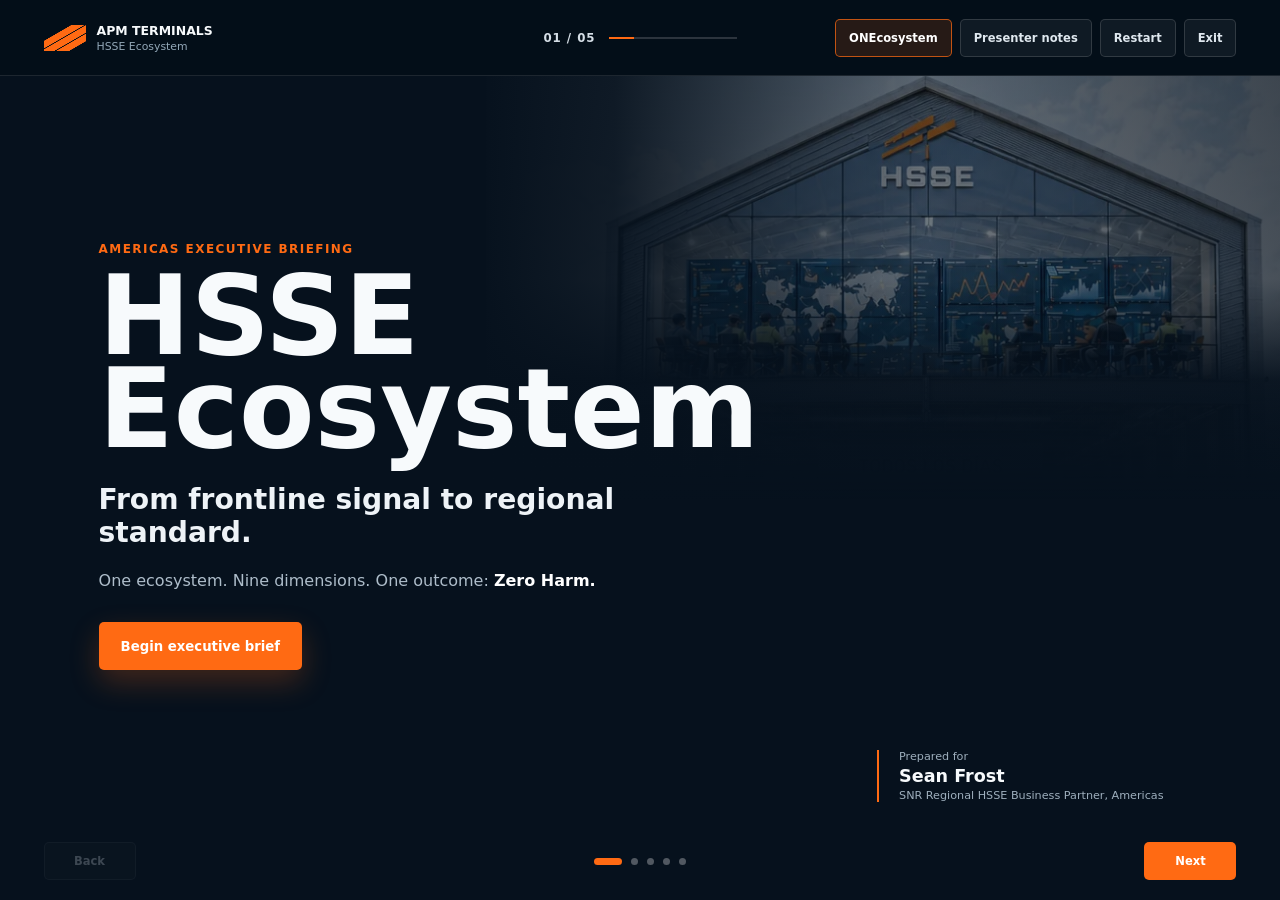
==== commit 98cef8a5: "Add ONEcosystem header viewer" ====
--- a/index.html
+++ b/index.html
@@ -114,6 +114,7 @@
               </div>
 
               <div class="executive-utilities">
+                <button class="executive-ecosystem-button" type="button" data-exec-plate="ONEcosystem">ONEcosystem</button>
                 <button type="button" data-action="exec-notes" aria-expanded="false">Presenter notes</button>
                 <button type="button" data-action="exec-restart">Restart</button>
                 <button type="button" data-action="exec-exit">Exit</button>
@@ -186,7 +187,8 @@
                       Make safe behavior visible and capture early risk signals before exposure escalates.
                     </p>
                     <div id="executive-loop-dimensions" class="executive-dimension-line">
-                      <strong>Culture</strong><strong>Prevent</strong>
+                      <button type="button" data-exec-plate="Culture">Culture</button>
+                      <button type="button" data-exec-plate="Prevent">Prevent</button>
                     </div>
                   </div>
                 </div>
@@ -325,6 +327,21 @@
               <span>Presenter note</span>
               <p id="executive-note-copy"></p>
             </aside>
+
+            <dialog class="executive-plate-viewer" id="executive-plate-viewer" aria-labelledby="executive-plate-title">
+              <div class="executive-plate-shell">
+                <header>
+                  <div>
+                    <span>HSSE Ecosystem dimension</span>
+                    <h2 id="executive-plate-title">Culture</h2>
+                  </div>
+                  <button type="button" data-action="exec-close-plate">Close</button>
+                </header>
+                <div class="executive-plate-media">
+                  <img id="executive-plate-image" src="assets/culture.webp" alt="Culture dimension overview" />
+                </div>
+              </div>
+            </dialog>
 
             <aside class="executive-dimension-drawer" id="executive-dimension-drawer" hidden>
               <header>
@@ -765,6 +782,6 @@
     <script>
       if (!window.location.hash) window.location.hash = "executive-americas";
     </script>
-    <script src="script.js"></script>
+    <script src="script.js?v=20260716-5"></script>
   </body>
 </html>
--- a/styles.css
+++ b/styles.css
@@ -2553,6 +2553,12 @@
   color: #fff;
 }
 
+.executive-utilities .executive-ecosystem-button {
+  border-color: rgba(255, 106, 19, 0.72);
+  color: #ffffff;
+  background: rgba(255, 106, 19, 0.14);
+}
+
 .executive-slides,
 .executive-slide {
   position: absolute;
@@ -2920,13 +2926,30 @@
   margin-top: 24px;
 }
 
-.executive-dimension-line strong {
+.executive-dimension-line strong,
+.executive-dimension-line button {
   padding: 8px 11px;
   border: 1px solid rgba(255, 106, 19, 0.38);
   border-radius: 4px;
   color: #ffd0b5;
   background: rgba(255, 106, 19, 0.08);
   font-size: 0.72rem;
+  font-weight: 800;
+}
+
+.executive-dimension-line button {
+  cursor: pointer;
+  font-family: inherit;
+  transition: border-color 180ms ease, background 180ms ease, color 180ms ease, transform 180ms ease;
+}
+
+.executive-dimension-line button:hover,
+.executive-dimension-line button:focus-visible {
+  border-color: var(--orange);
+  color: #ffffff;
+  background: rgba(255, 106, 19, 0.2);
+  transform: translateY(-1px);
+  outline: none;
 }
 
 .executive-risk {
@@ -2984,7 +3007,8 @@
   font-size: clamp(1.7rem, 2.7vw, 3rem);
 }
 
-.executive-dimension-line-light strong {
+.executive-dimension-line-light strong,
+.executive-dimension-line-light button {
   color: #fff;
   background: rgba(5, 13, 21, 0.58);
 }
@@ -3557,6 +3581,91 @@
   line-height: 1.55;
 }
 
+.executive-plate-viewer {
+  width: min(96vw, 1600px);
+  max-width: none;
+  max-height: 94svh;
+  margin: auto;
+  padding: 0;
+  overflow: hidden;
+  border: 1px solid rgba(255, 255, 255, 0.18);
+  border-radius: 6px;
+  color: #ffffff;
+  background: #040f19;
+  box-shadow: 0 32px 100px rgba(0, 0, 0, 0.72);
+}
+
+.executive-plate-viewer::backdrop {
+  background: rgba(0, 7, 13, 0.9);
+  backdrop-filter: blur(8px);
+}
+
+.executive-plate-shell {
+  display: grid;
+  grid-template-rows: auto minmax(0, 1fr);
+  height: min(94svh, 1040px);
+}
+
+.executive-plate-shell header {
+  display: flex;
+  align-items: center;
+  justify-content: space-between;
+  gap: 24px;
+  min-height: 68px;
+  padding: 12px 18px 12px 22px;
+  border-bottom: 1px solid rgba(255, 255, 255, 0.12);
+}
+
+.executive-plate-shell header span {
+  color: var(--orange);
+  font-size: 0.65rem;
+  font-weight: 900;
+  text-transform: uppercase;
+}
+
+.executive-plate-shell h2 {
+  margin: 3px 0 0;
+  font-size: 1.15rem;
+}
+
+.executive-plate-shell header button {
+  min-width: 72px;
+  min-height: 38px;
+  border: 1px solid rgba(255, 255, 255, 0.18);
+  border-radius: 4px;
+  color: #ffffff;
+  background: rgba(255, 255, 255, 0.06);
+  font-family: inherit;
+  font-weight: 800;
+  cursor: pointer;
+}
+
+.executive-plate-shell header button:hover,
+.executive-plate-shell header button:focus-visible {
+  border-color: var(--orange);
+  background: rgba(255, 106, 19, 0.16);
+  outline: none;
+}
+
+.executive-plate-media {
+  position: relative;
+  display: grid;
+  min-height: 0;
+  overflow: hidden;
+  place-items: center;
+  background: #01080e;
+}
+
+.executive-plate-media img {
+  position: absolute;
+  inset: 0;
+  display: block;
+  width: 100%;
+  height: 100%;
+  max-width: none;
+  object-fit: contain;
+}
+
 .executive-dimension-drawer {
   position: absolute;
   z-index: 40;
@@ -3869,11 +3978,22 @@
     border-left: 0;
   }
 
+  .executive-plate-viewer {
+    width: 100vw;
+    max-height: 100svh;
+    border: 0;
+    border-radius: 0;
+  }
+
+  .executive-plate-shell {
+    height: 100svh;
+  }
+
   .executive-header {
     position: fixed;
   }
 
-  .executive-utilities button:first-child {
+  .executive-utilities [data-action="exec-notes"] {
     display: none;
   }
 
@@ -4041,7 +4161,8 @@
   }
 
   .executive-brand small,
-  .executive-utilities button:nth-child(2) {
+  .executive-utilities [data-action="exec-notes"],
+  .executive-utilities [data-action="exec-restart"] {
     display: none;
   }
 
